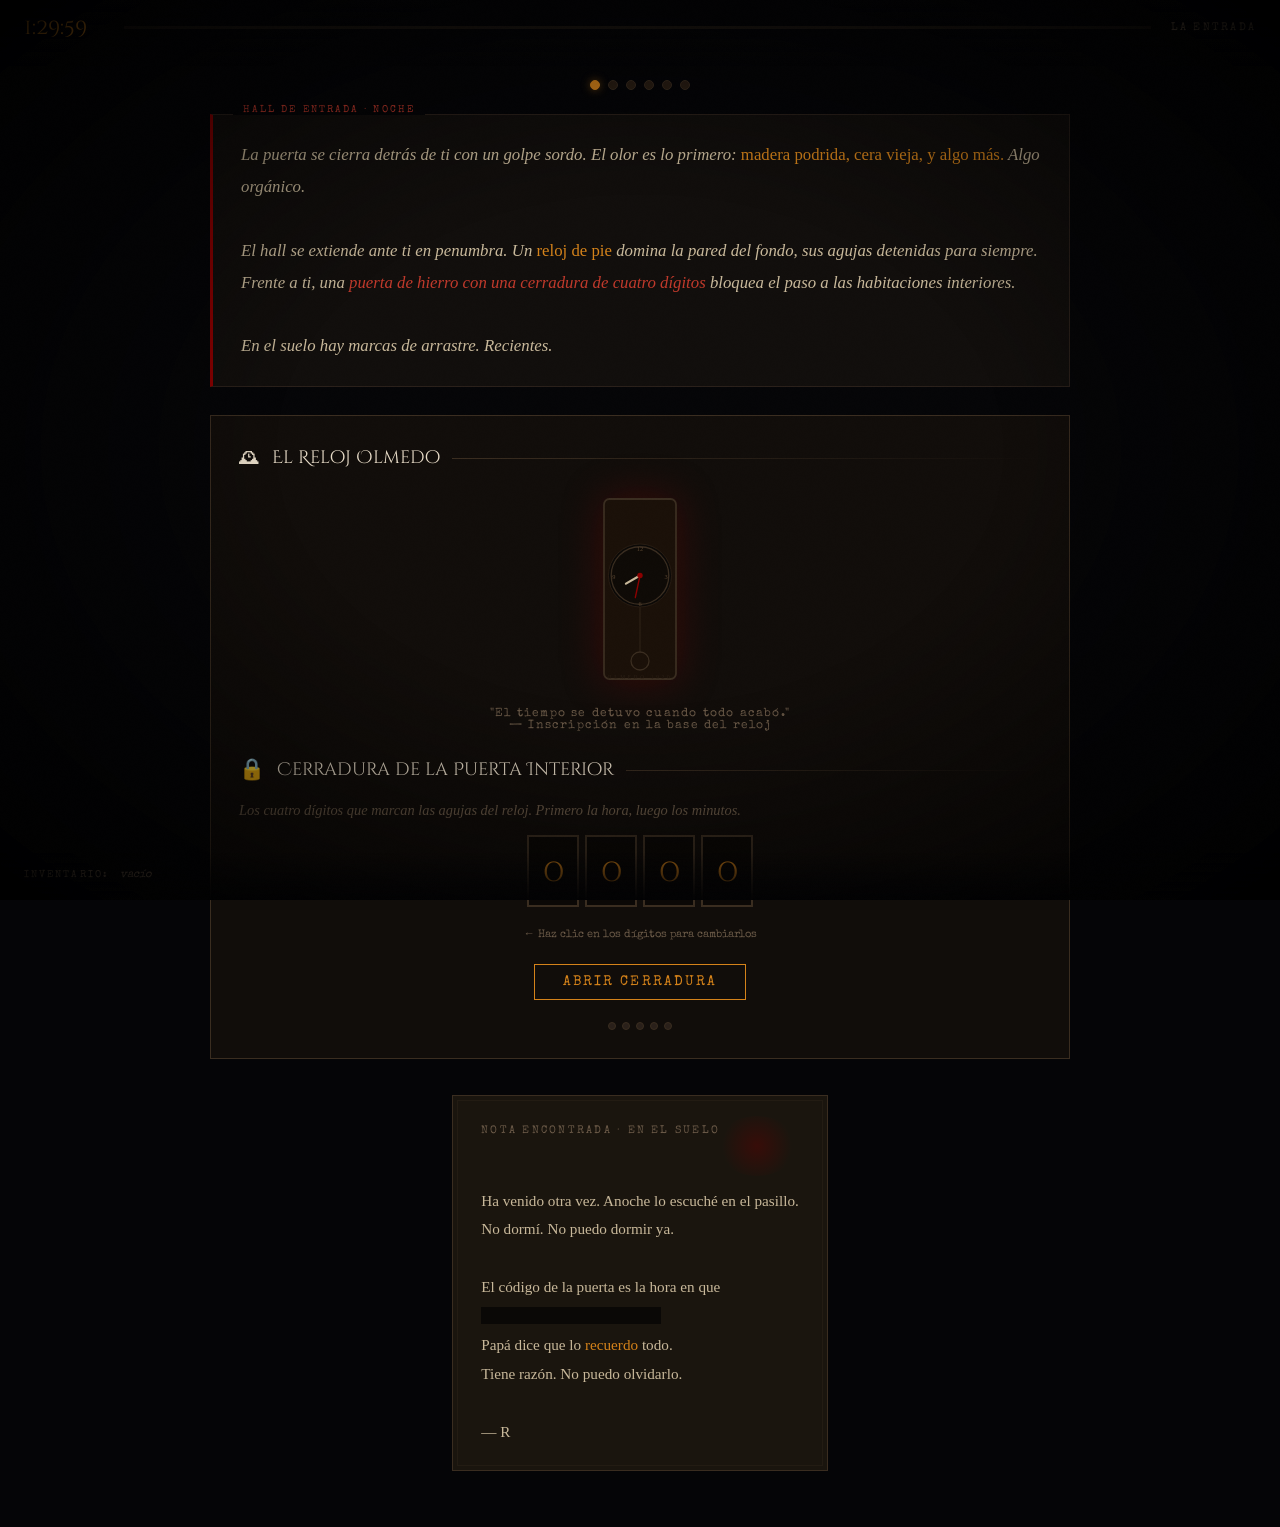
==== game.html @ 4df99a62 "Subida inicial" ====
<!DOCTYPE html>
<html lang="es">
<head>
  <meta charset="UTF-8" />
  <meta name="viewport" content="width=device-width, initial-scale=1.0" />
  <title>LA CASA OLMEDO — Dentro</title>
  <link rel="stylesheet" href="style.css" />
  <link href="https://fonts.googleapis.com/css2?family=Cinzel+Decorative:wght@400;700&family=IM+Fell+English:ital@0;1&family=Special+Elite&display=swap" rel="stylesheet" />
</head>
<body class="game-body">

  <div class="noise-overlay"></div>
  <div class="vignette"></div>
  <div class="scene-transition" id="sceneTransition"></div>

  <!-- HUD superior -->
  <div id="gameHUD">
    <div class="hud-timer" id="hudTimer">90:00</div>
    <div class="hud-phase-bar">
      <div class="hud-phase-fill" id="hudPhaseFill" style="width:0%"></div>
    </div>
    <div class="hud-phase-label" id="hudPhaseLabel">LA ENTRADA</div>
  </div>

  <!-- Inventario -->
  <div class="inventory-bar">
    <div class="inventory-label">Inventario:</div>
    <div class="inventory-items" id="inventoryItems">
      <span style="font-family:var(--font-mono);font-size:0.7rem;color:var(--text-dim);font-style:italic;">vacío</span>
    </div>
  </div>

  <!-- Pista automática -->
  <div class="hint-panel" id="hintPanel">
    <div class="hint-label">⚑ Susurro del pasado</div>
    <div class="hint-text" id="hintText">...</div>
  </div>

  <!-- Mensaje entrante -->
  <div class="incoming-message" id="incomingMsg">
    <div class="msg-header">
      <span id="msgFrom">ORIGEN DESCONOCIDO</span>
      <button class="msg-close" onclick="closeMessage()">✕</button>
    </div>
    <div class="msg-body" id="msgBody">...</div>
  </div>

  <!-- Overlay de susto -->
  <div class="scare-overlay" id="scareOverlay">
    <div class="scare-text" id="scareText"></div>
  </div>

  <!-- Canvas principal del juego -->
  <div id="gameCanvas">
    <!-- Contenido inyectado por JavaScript -->
  </div>

  <!-- Pantalla de fin -->
  <div id="endgameScreen" style="display:none" class="endgame-screen">
    <div class="endgame-title" id="endTitle"></div>
    <p class="endgame-text" id="endText"></p>
    <div class="endgame-score" id="endScore"></div>
    <button class="action-btn" onclick="window.location.href='index.html'">Volver al inicio</button>
  </div>

<script src="script.js"></script>
</body>
</html>
---- style.css ----
/* ================================================================
   LA CASA OLMEDO — TERROR ESCAPE ROOM
   Estética: Gótico victoriano oscuro · Horror atmosférico
   ================================================================ */

@import url('https://fonts.googleapis.com/css2?family=Cinzel+Decorative:wght@400;700&family=IM+Fell+English:ital@0;1&family=Special+Elite&display=swap');

:root {
  --blood:       #8b0000;
  --blood-light: #c0392b;
  --crimson:     #6b0000;
  --dark-bg:     #050507;
  --paper:       #1a1510;
  --paper-light: #2a201a;
  --candle:      #d4821a;
  --candle-dim:  #8a5010;
  --fog:         rgba(200, 180, 150, 0.08);
  --text-main:   #c8b89a;
  --text-dim:    #6b5a48;
  --text-blood:  #9b1c1c;
  --green-ghost: #2d5a3d;
  --bone:        #e8dcc8;

  --font-title:  'Cinzel Decorative', serif;
  --font-body:   'IM Fell English', serif;
  --font-mono:   'Special Elite', cursive;
}

/* ── Reset ── */
*, *::before, *::after { box-sizing: border-box; margin: 0; padding: 0; }
html { scroll-behavior: smooth; }

/* ── OVERLAY DE RUIDO (textura de papel viejo) ── */
.noise-overlay {
  position: fixed; inset: 0; pointer-events: none; z-index: 9999;
  background-image: url("data:image/svg+xml,%3Csvg viewBox='0 0 256 256' xmlns='http://www.w3.org/2000/svg'%3E%3Cfilter id='n'%3E%3CfeTurbulence type='fractalNoise' baseFrequency='0.9' numOctaves='4' stitchTiles='stitch'/%3E%3C/filter%3E%3Crect width='100%25' height='100%25' filter='url(%23n)' opacity='0.04'/%3E%3C/svg%3E");
  background-size: 200px 200px;
  mix-blend-mode: overlay;
  opacity: 0.35;
}

/* ── VIÑETA BORDE ── */
.vignette {
  position: fixed; inset: 0; pointer-events: none; z-index: 9998;
  background: radial-gradient(ellipse at center, transparent 40%, rgba(0,0,0,0.92) 100%);
}

/* ================================================================
   LANDING PAGE
   ================================================================ */
.landing-body {
  background: var(--dark-bg);
  color: var(--text-main);
  font-family: var(--font-body);
  min-height: 100vh;
  overflow-x: hidden;
  cursor: url("data:image/svg+xml,%3Csvg xmlns='http://www.w3.org/2000/svg' width='24' height='24'%3E%3Ccircle cx='12' cy='12' r='4' fill='%238b0000'/%3E%3C/svg%3E") 12 12, crosshair;
}

/* ── Goteo de sangre ── */
.blood-drip-bar {
  position: fixed; top: 0; left: 0; width: 100%; z-index: 100;
  background: var(--blood);
  height: 8px;
}
.drip {
  position: absolute; top: 8px;
  width: 10px;
  background: var(--blood);
  border-radius: 0 0 50% 50%;
  animation: drip-fall 6s ease-in-out infinite;
}
@keyframes drip-fall {
  0%   { height: 0px; opacity: 1; }
  60%  { opacity: 1; }
  100% { height: var(--h, 80px); opacity: 0; }
}

/* ── Partículas de polvo ── */
.dust-container { position: fixed; inset: 0; pointer-events: none; z-index: 10; overflow: hidden; }
.dust-particle {
  position: absolute; bottom: -5px;
  background: rgba(200, 180, 150, 0.5);
  border-radius: 50%;
  animation: float-up linear infinite;
}
@keyframes float-up {
  0%   { transform: translateY(0) translateX(0); opacity: 0; }
  10%  { opacity: 1; }
  90%  { opacity: 0.3; }
  100% { transform: translateY(-110vh) translateX(30px); opacity: 0; }
}

/* ── Landing main ── */
.landing-main {
  display: flex;
  flex-direction: column;
  align-items: center;
  padding: 80px 20px 60px;
  gap: 36px;
  max-width: 860px;
  margin: 0 auto;
}

/* ── Número de caso ── */
.case-number {
  font-family: var(--font-mono);
  font-size: 0.75rem;
  letter-spacing: 0.3em;
  color: var(--text-dim);
  text-transform: uppercase;
  border: 1px solid var(--text-dim);
  padding: 6px 16px;
  opacity: 0;
  animation: fade-in 1s ease 0.3s forwards;
}
@keyframes fade-in { to { opacity: 1; } }

/* ── Título principal ── */
.title-container { text-align: center; }
.title-subtitle-top {
  font-family: var(--font-body);
  font-size: 1rem;
  font-style: italic;
  color: var(--text-dim);
  letter-spacing: 0.2em;
  margin-bottom: 8px;
  opacity: 0;
  animation: fade-in 1s ease 0.6s forwards;
}
.main-title {
  font-family: var(--font-title);
  font-size: clamp(3rem, 12vw, 6rem);
  font-weight: 700;
  color: var(--bone);
  letter-spacing: 0.05em;
  line-height: 1;
  text-shadow:
    0 0 40px rgba(139, 0, 0, 0.5),
    0 0 80px rgba(139, 0, 0, 0.2),
    0 2px 4px rgba(0,0,0,0.8);
  position: relative;
}
.main-title.glitch-active { animation: title-glitch 8s step-end infinite; }
@keyframes title-glitch {
  0%,92%,100% { text-shadow: 0 0 40px rgba(139,0,0,0.5), 0 0 80px rgba(139,0,0,0.2); color: var(--bone); }
  93%  { text-shadow: -3px 0 var(--blood-light), 3px 0 #004080; color: #ff2020; }
  94%  { text-shadow: 3px 0 var(--blood-light), -3px 0 #004080; color: var(--bone); }
  96%  { text-shadow: -3px 0 #004080; color: #ff2020; }
  97%  { text-shadow: none; color: var(--bone); }
}
.title-subtitle-bottom {
  font-family: var(--font-body);
  font-size: 1.1rem;
  font-style: italic;
  color: var(--text-blood);
  margin-top: 12px;
  letter-spacing: 0.05em;
  opacity: 0;
  animation: fade-in 1s ease 1.2s forwards;
}

/* ── Ventana con ojo ── */
.eye-window {
  position: relative;
  width: 160px; height: 200px;
  opacity: 0;
  animation: fade-in 1.5s ease 1s forwards;
}
.window-frame {
  width: 100%; height: 100%;
  border: 3px solid #3a2d20;
  border-radius: 4px 4px 0 0;
  background: #0a0806;
  position: relative;
  overflow: hidden;
  box-shadow: inset 0 0 30px rgba(0,0,0,0.9), 0 0 20px rgba(0,0,0,0.8);
}
.window-frame::before {
  content: '';
  position: absolute; inset: 0;
  background:
    linear-gradient(90deg, transparent 48%, #3a2d20 48%, #3a2d20 52%, transparent 52%),
    linear-gradient(0deg, transparent 48%, #3a2d20 48%, #3a2d20 52%, transparent 52%);
  z-index: 2;
}
.window-light {
  position: absolute; inset: 0;
  background: radial-gradient(ellipse at 50% 50%, rgba(212, 130, 26, 0.06) 0%, transparent 70%);
  animation: flicker-light 4s ease-in-out infinite;
}
@keyframes flicker-light {
  0%,100% { opacity: 1; }
  20% { opacity: 0.6; }
  21% { opacity: 1; }
  50% { opacity: 0.8; }
  80% { opacity: 0.5; }
  81% { opacity: 1; }
}
.eye-figure {
  position: absolute;
  top: 50%; left: 50%;
  transform: translate(-50%, -50%);
  z-index: 3;
}
.eye-white {
  width: 60px; height: 32px;
  background: rgba(230, 220, 200, 0.85);
  border-radius: 50%;
  position: relative;
  box-shadow: 0 0 20px rgba(200, 180, 150, 0.3);
}
.pupil {
  width: 20px; height: 20px;
  background: radial-gradient(circle at 40% 35%, #2a1a0a, #0a0500);
  border-radius: 50%;
  position: absolute;
  top: 50%; left: 50%;
  transform: translate(-50%, -50%);
  transition: transform 0.05s ease;
  box-shadow: 0 0 8px rgba(139, 0, 0, 0.5);
}
.pupil::after {
  content: '';
  width: 6px; height: 6px;
  background: rgba(255,255,255,0.4);
  border-radius: 50%;
  position: absolute;
  top: 3px; left: 3px;
}
.window-reflection {
  position: absolute; bottom: -5px; left: 5px; right: 5px;
  height: 10px;
  background: rgba(139, 0, 0, 0.3);
  filter: blur(4px);
  border-radius: 50%;
}

/* ── Texto de introducción ── */
.intro-text-box {
  text-align: center;
  max-width: 600px;
  display: flex;
  flex-direction: column;
  gap: 14px;
}
.intro-line {
  font-family: var(--font-body);
  font-size: 1.15rem;
  line-height: 1.8;
  color: var(--text-main);
  opacity: 0;
  transform: translateY(12px);
  transition: opacity 0.8s ease, transform 0.8s ease;
}
.intro-line.visible { opacity: 1; transform: translateY(0); }
.intro-line strong { color: var(--blood-light); font-weight: normal; }

/* ── Advertencia ── */
.warning-box {
  display: flex;
  align-items: flex-start;
  gap: 12px;
  background: rgba(139, 0, 0, 0.08);
  border: 1px solid rgba(139, 0, 0, 0.3);
  padding: 14px 20px;
  max-width: 600px;
  font-family: var(--font-mono);
  font-size: 0.78rem;
  color: var(--text-dim);
  line-height: 1.6;
  opacity: 0;
  animation: fade-in 1s ease 3s forwards;
}
.warning-icon {
  color: var(--blood-light);
  font-size: 1rem;
  flex-shrink: 0;
  margin-top: 2px;
}

/* ── CTA ── */
.cta-area {
  display: flex; flex-direction: column; align-items: center; gap: 14px;
  opacity: 0;
  animation: fade-in 1s ease 3.5s forwards;
}
.enter-btn {
  background: transparent;
  border: 2px solid var(--blood);
  color: var(--bone);
  padding: 18px 48px;
  cursor: pointer;
  font-family: var(--font-title);
  font-size: 1rem;
  letter-spacing: 0.15em;
  position: relative;
  overflow: hidden;
  transition: all 0.3s ease;
  display: flex; flex-direction: column; align-items: center; gap: 4px;
}
.enter-btn::before {
  content: '';
  position: absolute; inset: 0;
  background: var(--blood);
  transform: scaleX(0);
  transform-origin: left;
  transition: transform 0.4s ease;
  z-index: 0;
}
.enter-btn:hover::before { transform: scaleX(1); }
.enter-btn:hover { box-shadow: 0 0 30px rgba(139, 0, 0, 0.5); }
.btn-flicker, .btn-sub { position: relative; z-index: 1; }
.btn-sub {
  font-family: var(--font-body);
  font-style: italic;
  font-size: 0.8rem;
  color: var(--text-dim);
  letter-spacing: 0.1em;
}
.enter-btn:hover .btn-sub { color: rgba(200,180,150,0.6); }
.door-creak {
  font-family: var(--font-mono);
  font-size: 0.85rem;
  color: var(--candle);
  font-style: italic;
  opacity: 0;
  transition: opacity 0.5s ease;
}
.door-creak.visible { opacity: 1; animation: creak-pulse 1s ease infinite; }
@keyframes creak-pulse {
  0%,100% { opacity: 1; }
  50%     { opacity: 0.4; }
}

/* ── Stats bar ── */
.stats-bar {
  display: flex; align-items: center; gap: 24px;
  border-top: 1px solid #2a2018;
  padding-top: 24px;
  width: 100%;
  justify-content: center;
  opacity: 0;
  animation: fade-in 1s ease 4s forwards;
}
.stat-item { display: flex; flex-direction: column; align-items: center; gap: 4px; }
.stat-num {
  font-family: var(--font-title);
  font-size: 1.5rem;
  color: var(--blood-light);
}
.stat-label {
  font-family: var(--font-mono);
  font-size: 0.65rem;
  color: var(--text-dim);
  text-transform: uppercase;
  letter-spacing: 0.1em;
}
.stat-divider { color: var(--text-dim); font-size: 1.5rem; }

/* ── Fade to black ── */
.fade-to-black { animation: blackout 2.5s ease forwards; }
@keyframes blackout { to { opacity: 0; filter: brightness(0); } }


/* ================================================================
   GAME PAGE
   ================================================================ */
.game-body {
  background: var(--dark-bg);
  color: var(--text-main);
  font-family: var(--font-body);
  min-height: 100vh;
  overflow-x: hidden;
}

/* ── HUD superior ── */
#gameHUD {
  position: fixed; top: 0; left: 0; right: 0;
  z-index: 500;
  background: linear-gradient(180deg, rgba(5,5,7,0.98) 0%, rgba(5,5,7,0) 100%);
  padding: 12px 24px 24px;
  display: flex;
  align-items: center;
  gap: 20px;
  pointer-events: none;
}
.hud-timer {
  font-family: var(--font-title);
  font-size: 1.4rem;
  color: var(--candle);
  min-width: 80px;
  pointer-events: all;
  position: relative;
}
.hud-timer.urgent { color: var(--blood-light); animation: urgent-pulse 0.5s ease infinite; }
@keyframes urgent-pulse {
  0%,100% { opacity: 1; }
  50%      { opacity: 0.4; }
}
.hud-phase-bar {
  flex: 1;
  height: 3px;
  background: #1a1510;
  position: relative;
  overflow: hidden;
}
.hud-phase-fill {
  height: 100%;
  background: linear-gradient(90deg, var(--blood), var(--candle));
  transition: width 1.5s ease;
}
.hud-phase-label {
  font-family: var(--font-mono);
  font-size: 0.7rem;
  color: var(--text-dim);
  letter-spacing: 0.2em;
  text-transform: uppercase;
  pointer-events: all;
}

/* ── Canvas principal del juego ── */
#gameCanvas {
  min-height: 100vh;
  display: flex;
  flex-direction: column;
  align-items: center;
  justify-content: flex-start;
  padding: 80px 20px 40px;
  max-width: 900px;
  margin: 0 auto;
}

/* ── Transición de escena ── */
.scene-transition {
  position: fixed; inset: 0; z-index: 800;
  background: black;
  opacity: 0;
  pointer-events: none;
  transition: opacity 0.8s ease;
}
.scene-transition.active {
  opacity: 1;
  pointer-events: all;
}

/* ── Panel narrativo ── */
.narrative-panel {
  width: 100%;
  background: rgba(26, 21, 16, 0.6);
  border: 1px solid #2a201a;
  border-left: 3px solid var(--blood);
  padding: 24px 28px;
  margin-bottom: 28px;
  position: relative;
}
.narrative-panel::before {
  content: attr(data-room);
  position: absolute; top: -10px; left: 20px;
  background: var(--dark-bg);
  padding: 0 10px;
  font-family: var(--font-mono);
  font-size: 0.65rem;
  color: var(--blood-light);
  letter-spacing: 0.2em;
  text-transform: uppercase;
}
.narrative-text {
  font-size: 1.05rem;
  line-height: 1.9;
  color: var(--text-main);
  font-style: italic;
}
.narrative-text em { color: var(--candle); font-style: normal; }
.narrative-text .disturbing { color: var(--blood-light); }

/* ── Puzzle container ── */
.puzzle-container {
  width: 100%;
  background: rgba(20, 16, 12, 0.8);
  border: 1px solid #3a2d20;
  padding: 28px;
  margin-bottom: 20px;
  position: relative;
}
.puzzle-title {
  font-family: var(--font-title);
  font-size: 1.1rem;
  color: var(--bone);
  margin-bottom: 18px;
  display: flex;
  align-items: center;
  gap: 12px;
}
.puzzle-title::after {
  content: '';
  flex: 1; height: 1px;
  background: linear-gradient(90deg, #3a2d20, transparent);
}
.puzzle-icon { font-size: 1.3rem; }

/* ── Inputs del juego ── */
.game-input {
  background: rgba(10, 8, 6, 0.9);
  border: 1px solid #3a2d20;
  border-bottom: 2px solid var(--blood);
  color: var(--candle);
  padding: 12px 16px;
  font-family: var(--font-mono);
  font-size: 1.1rem;
  width: 100%;
  max-width: 300px;
  text-align: center;
  letter-spacing: 0.3em;
  transition: all 0.3s ease;
  outline: none;
}
.game-input:focus {
  border-color: var(--blood-light);
  box-shadow: 0 0 20px rgba(139, 0, 0, 0.2);
  background: rgba(20, 8, 8, 0.9);
}
.game-input.wrong {
  animation: shake-input 0.4s ease;
  border-color: var(--blood-light);
  color: var(--blood-light);
}
.game-input.correct {
  border-color: #2d8b3a;
  color: #4ac060;
  box-shadow: 0 0 20px rgba(45, 139, 58, 0.2);
}
@keyframes shake-input {
  0%,100% { transform: translateX(0); }
  20%      { transform: translateX(-8px); }
  40%      { transform: translateX(8px); }
  60%      { transform: translateX(-5px); }
  80%      { transform: translateX(5px); }
}

/* ── Botón de acción ── */
.action-btn {
  background: transparent;
  border: 1px solid var(--blood);
  color: var(--text-main);
  padding: 10px 28px;
  font-family: var(--font-mono);
  font-size: 0.85rem;
  letter-spacing: 0.15em;
  cursor: pointer;
  transition: all 0.3s ease;
  text-transform: uppercase;
  margin-top: 12px;
}
.action-btn:hover {
  background: rgba(139, 0, 0, 0.15);
  border-color: var(--blood-light);
  color: var(--bone);
  box-shadow: 0 0 15px rgba(139, 0, 0, 0.2);
}
.action-btn:active { transform: scale(0.97); }
.action-btn.primary-btn {
  border-color: var(--candle);
  color: var(--candle);
}
.action-btn.primary-btn:hover {
  background: rgba(212, 130, 26, 0.1);
  box-shadow: 0 0 15px rgba(212, 130, 26, 0.2);
}

/* ── Feedback de respuesta ── */
.feedback-msg {
  font-family: var(--font-mono);
  font-size: 0.85rem;
  padding: 10px 16px;
  margin-top: 12px;
  border-radius: 0;
  display: none;
  letter-spacing: 0.05em;
}
.feedback-msg.show { display: block; animation: fade-in 0.3s ease; }
.feedback-msg.error {
  color: var(--blood-light);
  background: rgba(139, 0, 0, 0.08);
  border-left: 2px solid var(--blood);
}
.feedback-msg.success {
  color: #4ac060;
  background: rgba(45, 139, 58, 0.05);
  border-left: 2px solid #2d8b3a;
}
.feedback-msg.hint {
  color: var(--candle);
  background: rgba(212, 130, 26, 0.05);
  border-left: 2px solid var(--candle-dim);
  font-style: italic;
}

/* ── Indicador de intentos ── */
.attempt-dots {
  display: flex; gap: 6px; margin-top: 10px;
}
.attempt-dot {
  width: 8px; height: 8px;
  border-radius: 50%;
  background: #2a201a;
  border: 1px solid #3a2d20;
  transition: background 0.3s ease;
}
.attempt-dot.used { background: var(--blood); }

/* ── Items del inventario ── */
.inventory-bar {
  position: fixed; bottom: 0; left: 0; right: 0;
  background: linear-gradient(0deg, rgba(5,5,7,0.98), transparent);
  padding: 16px 24px 20px;
  display: flex;
  align-items: center;
  gap: 12px;
  z-index: 400;
}
.inventory-label {
  font-family: var(--font-mono);
  font-size: 0.65rem;
  color: var(--text-dim);
  letter-spacing: 0.2em;
  text-transform: uppercase;
  flex-shrink: 0;
}
.inventory-items {
  display: flex; gap: 8px; flex-wrap: wrap;
}
.inv-item {
  background: rgba(26, 21, 16, 0.9);
  border: 1px solid #3a2d20;
  padding: 6px 12px;
  font-family: var(--font-mono);
  font-size: 0.75rem;
  color: var(--candle);
  cursor: pointer;
  transition: all 0.2s ease;
  animation: item-appear 0.4s ease;
}
.inv-item:hover {
  border-color: var(--candle);
  background: rgba(212, 130, 26, 0.08);
}
@keyframes item-appear {
  from { opacity: 0; transform: translateY(8px); }
  to   { opacity: 1; transform: translateY(0); }
}

/* ── Evento de susto / alerta ── */
.scare-overlay {
  position: fixed; inset: 0; z-index: 1000;
  display: flex; flex-direction: column;
  align-items: center; justify-content: center;
  pointer-events: none;
  opacity: 0;
}
.scare-overlay.active {
  animation: scare-flash 1.2s ease forwards;
  pointer-events: all;
}
@keyframes scare-flash {
  0%   { opacity: 0; background: black; }
  5%   { opacity: 1; background: rgba(0,0,0,0.95); }
  15%  { opacity: 1; }
  85%  { opacity: 1; }
  100% { opacity: 0; background: transparent; }
}
.scare-image {
  max-width: 600px;
  max-height: 70vh;
  filter: contrast(1.5) brightness(0.7);
  animation: scare-image-appear 1.2s ease;
}
@keyframes scare-image-appear {
  0%,100% { transform: scale(1.1); filter: blur(10px) contrast(2); }
  20%,80% { transform: scale(1); filter: contrast(1.5) brightness(0.7); }
}
.scare-text {
  font-family: var(--font-title);
  font-size: 2rem;
  color: var(--blood-light);
  margin-top: 20px;
  text-shadow: 0 0 30px var(--blood);
  text-align: center;
}

/* ── Evento especial: MENSAJE ENTRANTE ── */
.incoming-message {
  position: fixed; top: 80px; right: -400px;
  width: 320px;
  background: rgba(10, 8, 6, 0.97);
  border: 1px solid var(--blood);
  border-right: none;
  z-index: 600;
  transition: right 0.6s cubic-bezier(0.23, 1, 0.32, 1);
}
.incoming-message.show { right: 0; }
.msg-header {
  background: rgba(139, 0, 0, 0.2);
  padding: 8px 14px;
  font-family: var(--font-mono);
  font-size: 0.7rem;
  color: var(--blood-light);
  letter-spacing: 0.15em;
  display: flex; justify-content: space-between; align-items: center;
}
.msg-close {
  cursor: pointer; color: var(--text-dim); font-size: 1rem;
  background: none; border: none;
  transition: color 0.2s;
}
.msg-close:hover { color: var(--bone); }
.msg-body {
  padding: 14px;
  font-family: var(--font-body);
  font-size: 0.9rem;
  font-style: italic;
  color: var(--text-main);
  line-height: 1.7;
}

/* ── Documento in-game ── */
.document-card {
  background: #1a150e;
  border: 1px solid #3a2d20;
  padding: 24px 28px;
  position: relative;
  font-family: var(--font-body);
  font-size: 0.95rem;
  line-height: 1.9;
  color: var(--text-main);
  margin: 16px 0;
}
.document-card::before {
  content: '';
  position: absolute; inset: 4px;
  border: 1px solid rgba(58, 45, 32, 0.3);
  pointer-events: none;
}
.document-header {
  font-family: var(--font-mono);
  font-size: 0.7rem;
  color: var(--text-dim);
  letter-spacing: 0.2em;
  margin-bottom: 16px;
  text-transform: uppercase;
}
.document-body { white-space: pre-line; }
.document-body .redacted {
  background: #0a0806;
  color: transparent;
  padding: 0 4px;
  cursor: not-allowed;
}
.document-body .key-word { color: var(--candle); }
.document-stain {
  position: absolute;
  border-radius: 50%;
  background: radial-gradient(circle, rgba(100,0,0,0.4) 0%, transparent 70%);
  pointer-events: none;
}

/* ── Puzzle de cifrado César ── */
.cipher-display {
  font-family: var(--font-mono);
  font-size: 1.3rem;
  letter-spacing: 0.3em;
  color: var(--candle);
  padding: 16px;
  background: rgba(10, 8, 6, 0.8);
  border: 1px solid #3a2d20;
  text-align: center;
  margin: 16px 0;
  word-break: break-all;
  line-height: 2;
}
.cipher-key-hint {
  font-family: var(--font-mono);
  font-size: 0.7rem;
  color: var(--text-dim);
  letter-spacing: 0.1em;
  text-align: center;
  margin-top: 8px;
}

/* ── Puzzle de imagen ── */
.image-puzzle-container {
  position: relative;
  width: 100%;
  display: flex;
  flex-direction: column;
  align-items: center;
  gap: 16px;
}
.puzzle-image {
  max-width: 100%;
  max-height: 300px;
  filter: contrast(0.8) brightness(0.7) sepia(0.3);
  border: 1px solid #3a2d20;
}
.image-annotation {
  font-family: var(--font-mono);
  font-size: 0.75rem;
  color: var(--text-dim);
  text-align: center;
  font-style: italic;
  letter-spacing: 0.08em;
}

/* ── Diario de la familia ── */
.diary-entry {
  background: linear-gradient(135deg, #160f0a, #0e0b07);
  border: 1px solid #2a1e14;
  padding: 28px;
  position: relative;
  margin: 12px 0;
  font-family: var(--font-body);
  font-style: italic;
  color: rgba(200, 184, 154, 0.85);
  line-height: 2;
  font-size: 1rem;
}
.diary-entry::before {
  content: '"';
  position: absolute; top: 10px; left: 18px;
  font-size: 4rem;
  font-family: var(--font-title);
  color: rgba(139, 0, 0, 0.2);
  line-height: 1;
}
.diary-date {
  font-family: var(--font-mono);
  font-style: normal;
  font-size: 0.7rem;
  color: var(--blood);
  letter-spacing: 0.2em;
  text-transform: uppercase;
  margin-bottom: 12px;
}

/* ── Puzzle de la cerradura ── */
.lock-container {
  display: flex; gap: 8px; justify-content: center;
  margin: 16px 0;
}
.lock-digit {
  width: 52px; height: 72px;
  background: rgba(10, 8, 6, 0.9);
  border: 2px solid #3a2d20;
  display: flex; align-items: center; justify-content: center;
  font-family: var(--font-title);
  font-size: 2rem;
  color: var(--candle);
  cursor: pointer;
  transition: all 0.2s ease;
  user-select: none;
  position: relative;
}
.lock-digit:hover {
  border-color: var(--blood);
  background: rgba(30, 10, 10, 0.9);
}
.lock-digit.locked { border-color: var(--blood-light); color: var(--blood-light); }
.lock-digit.open   { border-color: #2d8b3a; color: #4ac060; }

/* ── Ritual / círculo de runas ── */
.ritual-circle {
  width: 240px; height: 240px;
  border: 2px solid rgba(139, 0, 0, 0.3);
  border-radius: 50%;
  margin: 20px auto;
  position: relative;
  display: flex; align-items: center; justify-content: center;
}
.ritual-circle::before, .ritual-circle::after {
  content: '';
  position: absolute;
  border-radius: 50%;
  border: 1px solid rgba(139, 0, 0, 0.15);
}
.ritual-circle::before { inset: 20px; }
.ritual-circle::after  { inset: 40px; }
.rune-slot {
  width: 36px; height: 36px;
  background: rgba(10, 8, 6, 0.8);
  border: 1px solid rgba(139, 0, 0, 0.4);
  border-radius: 50%;
  display: flex; align-items: center; justify-content: center;
  font-size: 1.2rem;
  cursor: pointer;
  position: absolute;
  transition: all 0.3s ease;
}
.rune-slot:hover { background: rgba(139, 0, 0, 0.15); border-color: var(--blood-light); }
.rune-slot.placed { border-color: var(--candle); box-shadow: 0 0 10px rgba(212, 130, 26, 0.3); }

/* ── Mapa de la mansión ── */
.mansion-map {
  display: grid;
  grid-template-columns: repeat(3, 1fr);
  gap: 4px;
  max-width: 400px;
  margin: 0 auto;
}
.map-room {
  aspect-ratio: 1;
  border: 1px solid #2a1e14;
  background: rgba(10, 8, 6, 0.8);
  display: flex; align-items: center; justify-content: center;
  font-family: var(--font-mono);
  font-size: 0.6rem;
  color: var(--text-dim);
  text-align: center;
  cursor: pointer;
  transition: all 0.3s ease;
  padding: 8px;
  position: relative;
}
.map-room:hover { border-color: var(--blood); background: rgba(25, 10, 10, 0.9); }
.map-room.active { border-color: var(--candle); color: var(--candle); }
.map-room.discovered { color: var(--text-main); }
.map-room.locked { opacity: 0.3; cursor: not-allowed; }
.map-room-icon { font-size: 1.2rem; display: block; margin-bottom: 4px; }

/* ── Progreso de fases ── */
.phase-indicator {
  display: flex; gap: 8px;
  margin-bottom: 24px;
}
.phase-dot {
  width: 10px; height: 10px;
  border-radius: 50%;
  background: #2a1e14;
  border: 1px solid #3a2d20;
  transition: all 0.5s ease;
}
.phase-dot.done   { background: var(--blood); border-color: var(--blood-light); }
.phase-dot.active { background: var(--candle); border-color: var(--candle); box-shadow: 0 0 8px rgba(212, 130, 26, 0.5); animation: dot-pulse 1.5s ease infinite; }
@keyframes dot-pulse {
  0%,100% { box-shadow: 0 0 8px rgba(212, 130, 26, 0.5); }
  50%      { box-shadow: 0 0 20px rgba(212, 130, 26, 0.8); }
}

/* ── Fin del juego ── */
.endgame-screen {
  position: fixed; inset: 0; z-index: 2000;
  background: black;
  display: flex; flex-direction: column;
  align-items: center; justify-content: center;
  padding: 40px;
  text-align: center;
  animation: endgame-appear 2s ease;
}
@keyframes endgame-appear {
  from { opacity: 0; filter: brightness(0); }
  to   { opacity: 1; filter: brightness(1); }
}
.endgame-title {
  font-family: var(--font-title);
  font-size: clamp(2.5rem, 8vw, 5rem);
  margin-bottom: 24px;
  line-height: 1.1;
}
.endgame-title.escaped { color: var(--candle); text-shadow: 0 0 60px rgba(212, 130, 26, 0.5); }
.endgame-title.died { color: var(--blood-light); text-shadow: 0 0 60px rgba(139, 0, 0, 0.8); }
.endgame-text {
  font-family: var(--font-body);
  font-style: italic;
  font-size: 1.1rem;
  color: var(--text-main);
  max-width: 560px;
  line-height: 1.9;
  margin-bottom: 32px;
}
.endgame-score {
  font-family: var(--font-mono);
  font-size: 0.8rem;
  color: var(--text-dim);
  letter-spacing: 0.2em;
  margin-bottom: 32px;
}

/* ── Pista del sistema (hint) ── */
.hint-panel {
  position: fixed; bottom: 70px; left: 20px;
  max-width: 300px;
  background: rgba(10, 8, 6, 0.97);
  border: 1px solid var(--candle-dim);
  padding: 14px 18px;
  z-index: 450;
  transform: translateX(-120%);
  transition: transform 0.5s ease;
}
.hint-panel.show { transform: translateX(0); }
.hint-label {
  font-family: var(--font-mono);
  font-size: 0.65rem;
  color: var(--candle);
  letter-spacing: 0.2em;
  text-transform: uppercase;
  margin-bottom: 8px;
}
.hint-text {
  font-family: var(--font-body);
  font-style: italic;
  font-size: 0.88rem;
  color: var(--text-main);
  line-height: 1.7;
}

/* ── Efecto de parpadeo de vela ── */
.candle-effect {
  animation: candle-flicker 3s ease-in-out infinite;
}
@keyframes candle-flicker {
  0%,100% { filter: brightness(1); }
  10%     { filter: brightness(0.85); }
  11%     { filter: brightness(1.05); }
  30%     { filter: brightness(0.9); }
  50%     { filter: brightness(1.02); }
  70%     { filter: brightness(0.88); }
  71%     { filter: brightness(1.1); }
}

/* ── Escritura de texto ── */
.typewriter-text {
  overflow: hidden;
  border-right: 2px solid var(--candle);
  white-space: nowrap;
  animation: typing 3s steps(40, end), blink-caret 0.75s step-end infinite;
}
@keyframes typing { from { width: 0; } to { width: 100%; } }
@keyframes blink-caret { 0%,100% { border-color: transparent; } 50% { border-color: var(--candle); } }

/* ── Responsive ── */
@media (max-width: 600px) {
  .landing-main { padding: 60px 16px 40px; }
  .stats-bar { gap: 14px; flex-wrap: wrap; }
  .game-input { max-width: 240px; font-size: 1rem; }
  .lock-digit { width: 42px; height: 60px; font-size: 1.5rem; }
  .ritual-circle { width: 200px; height: 200px; }
}
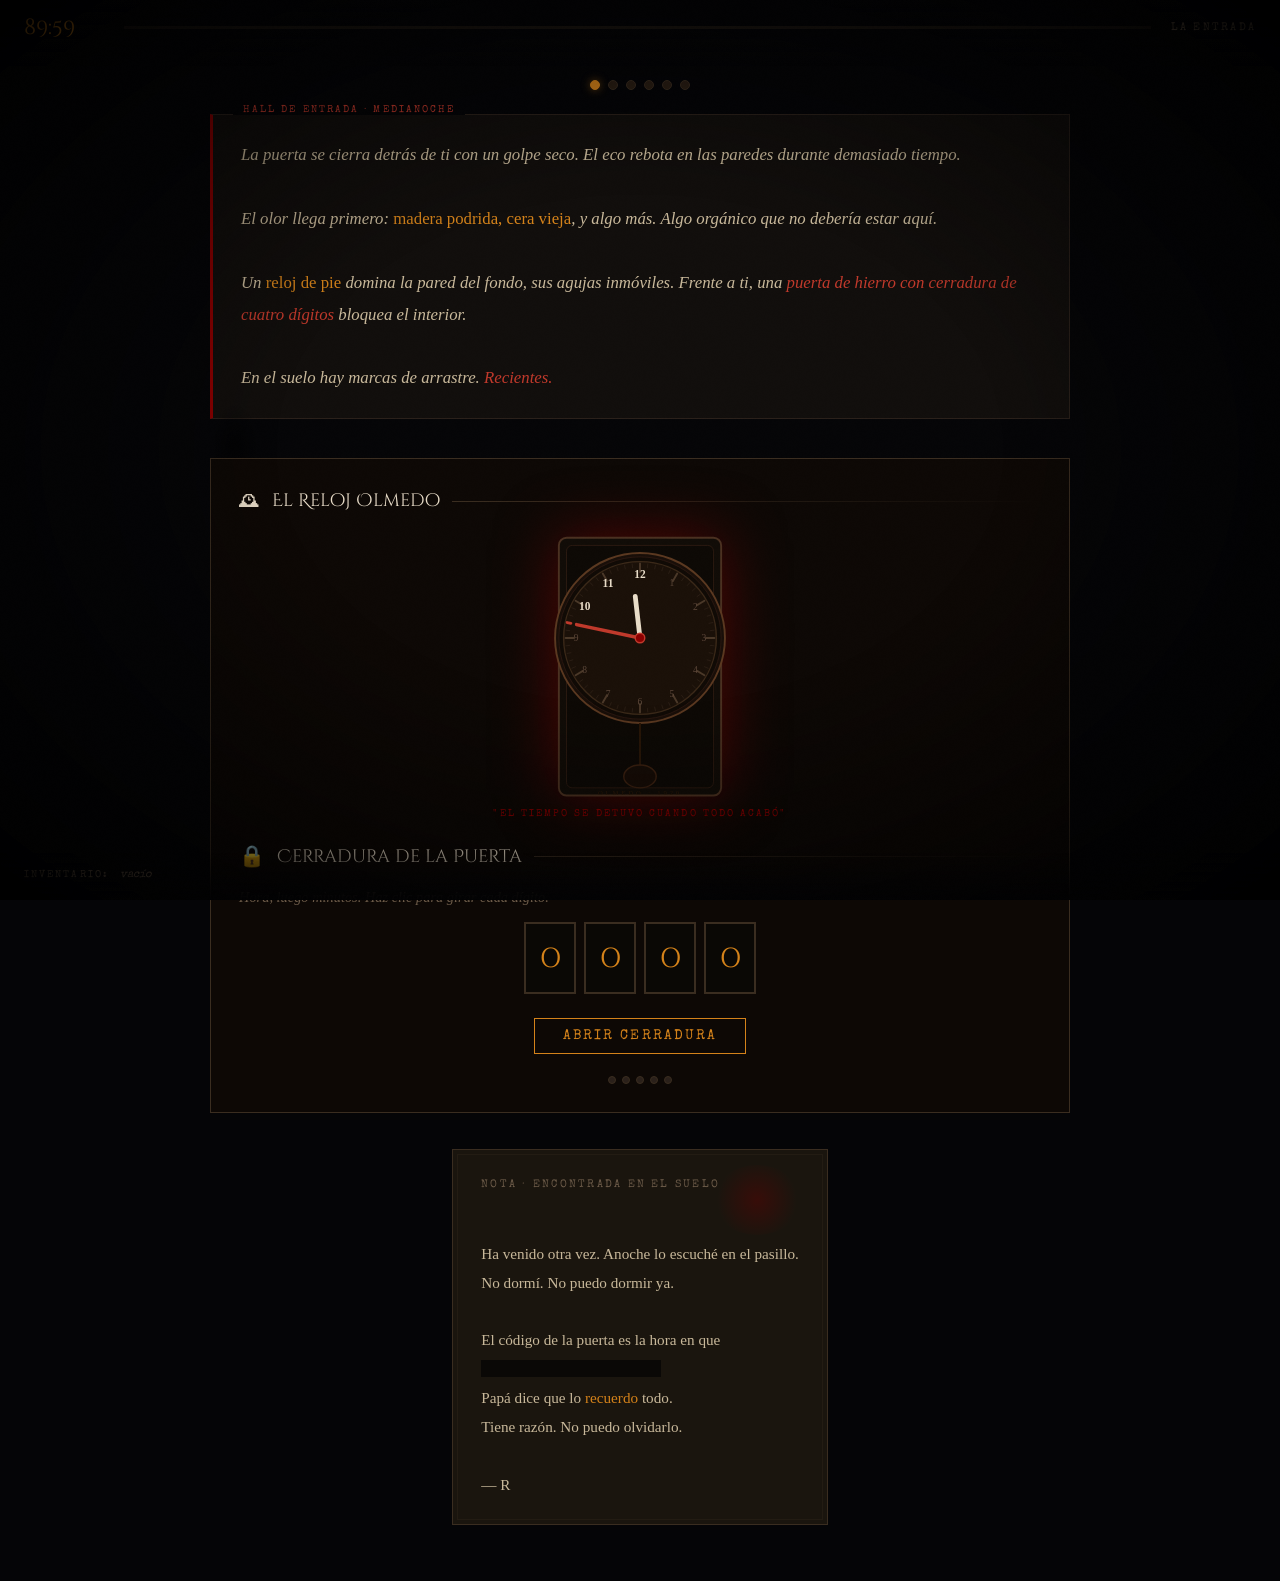
==== commit 442e6388: "Update game.html" ====
--- a/game.html
+++ b/game.html
@@ -47,6 +47,7 @@
 
   <!-- Overlay de susto -->
   <div class="scare-overlay" id="scareOverlay">
+    <div id="scareImage" style="display:flex;justify-content:center;max-width:600px;width:100%;"></div>
     <div class="scare-text" id="scareText"></div>
   </div>
 
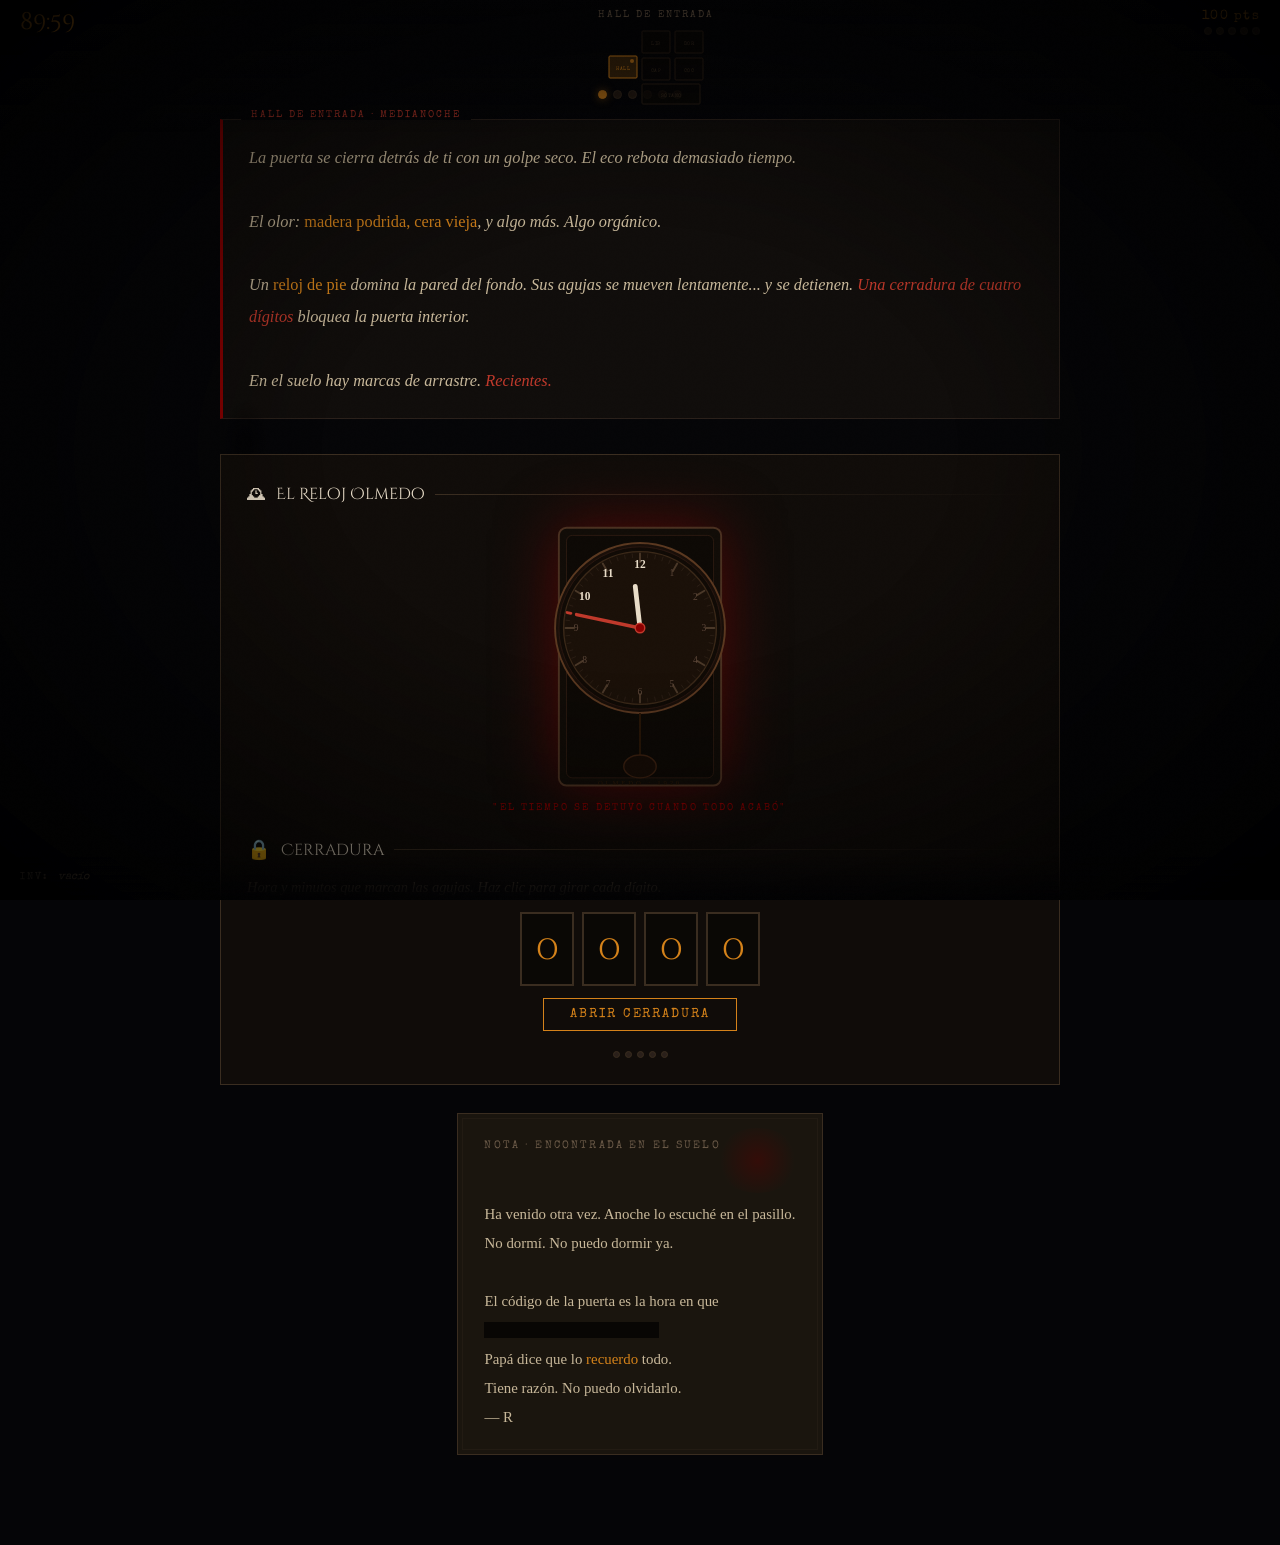
==== commit 1be1f0b0: "Update game.html" ====
--- a/game.html
+++ b/game.html
@@ -1,68 +1,109 @@
 <!DOCTYPE html>
 <html lang="es">
 <head>
-  <meta charset="UTF-8" />
-  <meta name="viewport" content="width=device-width, initial-scale=1.0" />
-  <title>LA CASA OLMEDO — Dentro</title>
-  <link rel="stylesheet" href="style.css" />
-  <link href="https://fonts.googleapis.com/css2?family=Cinzel+Decorative:wght@400;700&family=IM+Fell+English:ital@0;1&family=Special+Elite&display=swap" rel="stylesheet" />
+  <meta charset="UTF-8"/>
+  <meta name="viewport" content="width=device-width, initial-scale=1.0"/>
+  <title>La Casa Olmedo — Dentro</title>
+  <link rel="stylesheet" href="style.css"/>
+  <link href="https://fonts.googleapis.com/css2?family=Cinzel+Decorative:wght@400;700&family=IM+Fell+English:ital@0;1&family=Special+Elite&display=swap" rel="stylesheet"/>
 </head>
-<body class="game-body">
+<body class="game-body" id="gameBody">
 
-  <div class="noise-overlay"></div>
-  <div class="vignette"></div>
-  <div class="scene-transition" id="sceneTransition"></div>
+<div class="noise-overlay"></div>
+<div class="vignette" id="vignetteEl"></div>
+<div class="scene-transition" id="sceneTransition"></div>
+<div class="brightness-overlay" id="brightnessOverlay"></div>
 
-  <!-- HUD superior -->
-  <div id="gameHUD">
+<!-- HUD -->
+<div id="gameHUD">
+  <div class="hud-timer-wrap">
     <div class="hud-timer" id="hudTimer">90:00</div>
-    <div class="hud-phase-bar">
-      <div class="hud-phase-fill" id="hudPhaseFill" style="width:0%"></div>
-    </div>
-    <div class="hud-phase-label" id="hudPhaseLabel">LA ENTRADA</div>
+    <div class="timer-drips" id="timerDrips"></div>
   </div>
-
-  <!-- Inventario -->
-  <div class="inventory-bar">
-    <div class="inventory-label">Inventario:</div>
-    <div class="inventory-items" id="inventoryItems">
-      <span style="font-family:var(--font-mono);font-size:0.7rem;color:var(--text-dim);font-style:italic;">vacío</span>
+  <div class="hud-center">
+    <div class="hud-location" id="hudLocation">HALL DE ENTRADA</div>
+    <div class="hud-mansion-map" id="hudMap">
+      <!-- SVG del mapa generado por JS -->
     </div>
   </div>
+  <div class="hud-right">
+    <div class="hud-score" id="hudScore">100 pts</div>
+    <div class="hud-errors" id="hudErrors">
+      <span class="err-dot"></span><span class="err-dot"></span><span class="err-dot"></span><span class="err-dot"></span><span class="err-dot"></span>
+    </div>
+  </div>
+</div>
 
-  <!-- Pista automática -->
-  <div class="hint-panel" id="hintPanel">
-    <div class="hint-label">⚑ Susurro del pasado</div>
-    <div class="hint-text" id="hintText">...</div>
+<!-- Inventario -->
+<div class="inventory-bar">
+  <div class="inventory-label">Inv:</div>
+  <div class="inventory-items" id="inventoryItems">
+    <span style="font-family:var(--font-mono);font-size:0.68rem;color:var(--text-dim);font-style:italic;">vacío</span>
   </div>
+</div>
 
-  <!-- Mensaje entrante -->
-  <div class="incoming-message" id="incomingMsg">
-    <div class="msg-header">
-      <span id="msgFrom">ORIGEN DESCONOCIDO</span>
-      <button class="msg-close" onclick="closeMessage()">✕</button>
+<!-- Panel de pista -->
+<div class="hint-panel" id="hintPanel">
+  <div class="hint-label">⚑ Susurro del pasado</div>
+  <div class="hint-text" id="hintText"></div>
+</div>
+
+<!-- Mensaje entrante -->
+<div class="incoming-message" id="incomingMsg">
+  <div class="msg-header">
+    <span id="msgFrom">ORIGEN DESCONOCIDO</span>
+    <button class="msg-close" onclick="closeMessage()">✕</button>
+  </div>
+  <div class="msg-body" id="msgBody"></div>
+</div>
+
+<!-- Screamer overlay -->
+<div class="scare-overlay" id="scareOverlay">
+  <div id="scareImage"></div>
+  <div class="scare-text" id="scareText"></div>
+</div>
+
+<!-- Canvas del juego -->
+<div id="gameCanvas"></div>
+
+<!-- Pantalla de resultados COMPLETA -->
+<div id="endgameScreen" class="endgame-screen" style="display:none">
+  <div class="end-bg-particles" id="endParticles"></div>
+  <div class="end-content">
+    <div class="end-rank-badge" id="endRankBadge"></div>
+    <div class="endgame-title" id="endTitle"></div>
+    <div class="end-stats-grid" id="endStatsGrid"></div>
+    <p class="endgame-text" id="endText"></p>
+    <!-- Carta de Rosario completa (solo si escapa) -->
+    <div class="carta-completa" id="cartaCompleta" style="display:none">
+      <div class="carta-title">La carta de Rosario · Completa</div>
+      <div class="carta-body">
+Si alguien lee esto, ya es demasiado tarde para mí. Pero quizás no para ti.
+
+Mi padre nos encerró a todos. Decía que yo era "diferente", que traía mal al linaje. La cuarta. Siempre la cuarta.
+
+Lo que hizo en el sótano aquella noche de noviembre de 1947 no tiene nombre. Usó el libro que encontró en la capilla. Usó las runas. Usó a todos nosotros.
+
+Yo fui la única que sobrevivió. Pero sobrevivir aquí dentro no es lo que crees.
+
+Si escapaste, si lograste salir, lleva esto a alguien. Que sepan lo que ocurrió. Que alguien, por fin, lo sepa.
+
+Gracias por no dejarme sola.
+      </div>
     </div>
-    <div class="msg-body" id="msgBody">...</div>
+    <!-- Captura de email en resultado -->
+    <div class="end-capture" id="endCapture">
+      <div class="end-capture-label">¿Quieres aparecer en el ranking global?</div>
+      <input type="text" id="endName" class="email-input" placeholder="Tu nombre" maxlength="30" style="margin-bottom:8px;"/>
+      <input type="email" id="endEmail" class="email-input" placeholder="tu@email.com" style="margin-bottom:12px;"/>
+      <button class="action-btn primary-btn" onclick="submitScore()">GUARDAR RESULTADO</button>
+    </div>
+    <div class="end-actions">
+      <button class="action-btn" onclick="shareResult()" style="border-color:var(--candle);color:var(--candle);">↗ COMPARTIR</button>
+      <button class="action-btn" onclick="window.location.href='index.html'">VOLVER AL INICIO</button>
+    </div>
   </div>
-
-  <!-- Overlay de susto -->
-  <div class="scare-overlay" id="scareOverlay">
-    <div id="scareImage" style="display:flex;justify-content:center;max-width:600px;width:100%;"></div>
-    <div class="scare-text" id="scareText"></div>
-  </div>
-
-  <!-- Canvas principal del juego -->
-  <div id="gameCanvas">
-    <!-- Contenido inyectado por JavaScript -->
-  </div>
-
-  <!-- Pantalla de fin -->
-  <div id="endgameScreen" style="display:none" class="endgame-screen">
-    <div class="endgame-title" id="endTitle"></div>
-    <p class="endgame-text" id="endText"></p>
-    <div class="endgame-score" id="endScore"></div>
-    <button class="action-btn" onclick="window.location.href='index.html'">Volver al inicio</button>
-  </div>
+</div>
 
 <script src="script.js"></script>
 </body>
--- a/style.css
+++ b/style.css
@@ -1,1046 +1,477 @@
 /* ================================================================
-   LA CASA OLMEDO — TERROR ESCAPE ROOM
-   Estética: Gótico victoriano oscuro · Horror atmosférico
+   LA CASA OLMEDO v3 — CSS COMPLETO
    ================================================================ */
-
 @import url('https://fonts.googleapis.com/css2?family=Cinzel+Decorative:wght@400;700&family=IM+Fell+English:ital@0;1&family=Special+Elite&display=swap');
 
 :root {
-  --blood:       #8b0000;
-  --blood-light: #c0392b;
-  --crimson:     #6b0000;
-  --dark-bg:     #050507;
-  --paper:       #1a1510;
-  --paper-light: #2a201a;
-  --candle:      #d4821a;
-  --candle-dim:  #8a5010;
-  --fog:         rgba(200, 180, 150, 0.08);
-  --text-main:   #c8b89a;
-  --text-dim:    #6b5a48;
-  --text-blood:  #9b1c1c;
-  --green-ghost: #2d5a3d;
-  --bone:        #e8dcc8;
-
-  --font-title:  'Cinzel Decorative', serif;
-  --font-body:   'IM Fell English', serif;
-  --font-mono:   'Special Elite', cursive;
-}
-
-/* ── Reset ── */
-*, *::before, *::after { box-sizing: border-box; margin: 0; padding: 0; }
-html { scroll-behavior: smooth; }
-
-/* ── OVERLAY DE RUIDO (textura de papel viejo) ── */
-.noise-overlay {
-  position: fixed; inset: 0; pointer-events: none; z-index: 9999;
-  background-image: url("data:image/svg+xml,%3Csvg viewBox='0 0 256 256' xmlns='http://www.w3.org/2000/svg'%3E%3Cfilter id='n'%3E%3CfeTurbulence type='fractalNoise' baseFrequency='0.9' numOctaves='4' stitchTiles='stitch'/%3E%3C/filter%3E%3Crect width='100%25' height='100%25' filter='url(%23n)' opacity='0.04'/%3E%3C/svg%3E");
-  background-size: 200px 200px;
-  mix-blend-mode: overlay;
-  opacity: 0.35;
-}
-
-/* ── VIÑETA BORDE ── */
-.vignette {
-  position: fixed; inset: 0; pointer-events: none; z-index: 9998;
-  background: radial-gradient(ellipse at center, transparent 40%, rgba(0,0,0,0.92) 100%);
-}
-
-/* ================================================================
+  --blood:#8b0000; --blood-light:#c0392b; --crimson:#6b0000;
+  --dark-bg:#050507; --paper:#1a1510; --paper-light:#2a201a;
+  --candle:#d4821a; --candle-dim:#8a5010;
+  --text-main:#c8b89a; --text-dim:#6b5a48; --text-blood:#9b1c1c;
+  --bone:#e8dcc8; --green-ok:#2d8b3a;
+  --font-title:'Cinzel Decorative',serif;
+  --font-body:'IM Fell English',serif;
+  --font-mono:'Special Elite',cursive;
+}
+
+*,*::before,*::after{box-sizing:border-box;margin:0;padding:0;}
+html{scroll-behavior:smooth;}
+
+/* ── OVERLAYS GLOBALES ── */
+.noise-overlay{
+  position:fixed;inset:0;pointer-events:none;z-index:9999;
+  background-image:url("data:image/svg+xml,%3Csvg viewBox='0 0 256 256' xmlns='http://www.w3.org/2000/svg'%3E%3Cfilter id='n'%3E%3CfeTurbulence type='fractalNoise' baseFrequency='0.9' numOctaves='4' stitchTiles='stitch'/%3E%3C/filter%3E%3Crect width='100%25' height='100%25' filter='url(%23n)' opacity='0.04'/%3E%3C/svg%3E");
+  background-size:200px 200px;mix-blend-mode:overlay;opacity:0.3;
+}
+.vignette{
+  position:fixed;inset:0;pointer-events:none;z-index:9998;
+  background:radial-gradient(ellipse at center,transparent 35%,rgba(0,0,0,0.95) 100%);
+  transition:opacity 0.5s ease;
+}
+/* Overlay de oscurecimiento por errores */
+.brightness-overlay{
+  position:fixed;inset:0;pointer-events:none;z-index:9997;
+  background:rgba(0,0,0,0);
+  transition:background 0.8s ease;
+}
+
+/* ── DUST ── */
+.dust-container{position:fixed;inset:0;pointer-events:none;z-index:10;overflow:hidden;}
+.dust-particle{
+  position:absolute;bottom:-5px;border-radius:50%;
+  background:rgba(200,180,150,0.5);
+  animation:float-up linear infinite;
+}
+@keyframes float-up{
+  0%{transform:translateY(0) translateX(0);opacity:0;}
+  10%{opacity:1;} 90%{opacity:0.3;}
+  100%{transform:translateY(-110vh) translateX(20px);opacity:0;}
+}
+
+/* ── BLOOD DRIP ── */
+.blood-drip-bar{position:fixed;top:0;left:0;width:100%;z-index:100;background:var(--blood);height:8px;}
+.drip{
+  position:absolute;top:8px;width:10px;border-radius:0 0 50% 50%;
+  background:var(--blood);animation:drip-fall 6s ease-in-out infinite;
+  height:var(--h,60px);
+}
+@keyframes drip-fall{0%{height:0;opacity:1;}60%{opacity:1;}100%{height:var(--h,60px);opacity:0;}}
+
+/* ═══════════════════════════════════════════
    LANDING PAGE
-   ================================================================ */
-.landing-body {
-  background: var(--dark-bg);
-  color: var(--text-main);
-  font-family: var(--font-body);
-  min-height: 100vh;
-  overflow-x: hidden;
-  cursor: url("data:image/svg+xml,%3Csvg xmlns='http://www.w3.org/2000/svg' width='24' height='24'%3E%3Ccircle cx='12' cy='12' r='4' fill='%238b0000'/%3E%3C/svg%3E") 12 12, crosshair;
-}
-
-/* ── Goteo de sangre ── */
-.blood-drip-bar {
-  position: fixed; top: 0; left: 0; width: 100%; z-index: 100;
-  background: var(--blood);
-  height: 8px;
-}
-.drip {
-  position: absolute; top: 8px;
-  width: 10px;
-  background: var(--blood);
-  border-radius: 0 0 50% 50%;
-  animation: drip-fall 6s ease-in-out infinite;
-}
-@keyframes drip-fall {
-  0%   { height: 0px; opacity: 1; }
-  60%  { opacity: 1; }
-  100% { height: var(--h, 80px); opacity: 0; }
-}
-
-/* ── Partículas de polvo ── */
-.dust-container { position: fixed; inset: 0; pointer-events: none; z-index: 10; overflow: hidden; }
-.dust-particle {
-  position: absolute; bottom: -5px;
-  background: rgba(200, 180, 150, 0.5);
-  border-radius: 50%;
-  animation: float-up linear infinite;
-}
-@keyframes float-up {
-  0%   { transform: translateY(0) translateX(0); opacity: 0; }
-  10%  { opacity: 1; }
-  90%  { opacity: 0.3; }
-  100% { transform: translateY(-110vh) translateX(30px); opacity: 0; }
-}
-
-/* ── Landing main ── */
-.landing-main {
-  display: flex;
-  flex-direction: column;
-  align-items: center;
-  padding: 80px 20px 60px;
-  gap: 36px;
-  max-width: 860px;
-  margin: 0 auto;
-}
-
-/* ── Número de caso ── */
-.case-number {
-  font-family: var(--font-mono);
-  font-size: 0.75rem;
-  letter-spacing: 0.3em;
-  color: var(--text-dim);
-  text-transform: uppercase;
-  border: 1px solid var(--text-dim);
-  padding: 6px 16px;
-  opacity: 0;
-  animation: fade-in 1s ease 0.3s forwards;
-}
-@keyframes fade-in { to { opacity: 1; } }
-
-/* ── Título principal ── */
-.title-container { text-align: center; }
-.title-subtitle-top {
-  font-family: var(--font-body);
-  font-size: 1rem;
-  font-style: italic;
-  color: var(--text-dim);
-  letter-spacing: 0.2em;
-  margin-bottom: 8px;
-  opacity: 0;
-  animation: fade-in 1s ease 0.6s forwards;
-}
-.main-title {
-  font-family: var(--font-title);
-  font-size: clamp(3rem, 12vw, 6rem);
-  font-weight: 700;
-  color: var(--bone);
-  letter-spacing: 0.05em;
-  line-height: 1;
-  text-shadow:
-    0 0 40px rgba(139, 0, 0, 0.5),
-    0 0 80px rgba(139, 0, 0, 0.2),
-    0 2px 4px rgba(0,0,0,0.8);
-  position: relative;
-}
-.main-title.glitch-active { animation: title-glitch 8s step-end infinite; }
-@keyframes title-glitch {
-  0%,92%,100% { text-shadow: 0 0 40px rgba(139,0,0,0.5), 0 0 80px rgba(139,0,0,0.2); color: var(--bone); }
-  93%  { text-shadow: -3px 0 var(--blood-light), 3px 0 #004080; color: #ff2020; }
-  94%  { text-shadow: 3px 0 var(--blood-light), -3px 0 #004080; color: var(--bone); }
-  96%  { text-shadow: -3px 0 #004080; color: #ff2020; }
-  97%  { text-shadow: none; color: var(--bone); }
-}
-.title-subtitle-bottom {
-  font-family: var(--font-body);
-  font-size: 1.1rem;
-  font-style: italic;
-  color: var(--text-blood);
-  margin-top: 12px;
-  letter-spacing: 0.05em;
-  opacity: 0;
-  animation: fade-in 1s ease 1.2s forwards;
-}
-
-/* ── Ventana con ojo ── */
-.eye-window {
-  position: relative;
-  width: 160px; height: 200px;
-  opacity: 0;
-  animation: fade-in 1.5s ease 1s forwards;
-}
-.window-frame {
-  width: 100%; height: 100%;
-  border: 3px solid #3a2d20;
-  border-radius: 4px 4px 0 0;
-  background: #0a0806;
-  position: relative;
-  overflow: hidden;
-  box-shadow: inset 0 0 30px rgba(0,0,0,0.9), 0 0 20px rgba(0,0,0,0.8);
-}
-.window-frame::before {
-  content: '';
-  position: absolute; inset: 0;
-  background:
-    linear-gradient(90deg, transparent 48%, #3a2d20 48%, #3a2d20 52%, transparent 52%),
-    linear-gradient(0deg, transparent 48%, #3a2d20 48%, #3a2d20 52%, transparent 52%);
-  z-index: 2;
-}
-.window-light {
-  position: absolute; inset: 0;
-  background: radial-gradient(ellipse at 50% 50%, rgba(212, 130, 26, 0.06) 0%, transparent 70%);
-  animation: flicker-light 4s ease-in-out infinite;
-}
-@keyframes flicker-light {
-  0%,100% { opacity: 1; }
-  20% { opacity: 0.6; }
-  21% { opacity: 1; }
-  50% { opacity: 0.8; }
-  80% { opacity: 0.5; }
-  81% { opacity: 1; }
-}
-.eye-figure {
-  position: absolute;
-  top: 50%; left: 50%;
-  transform: translate(-50%, -50%);
-  z-index: 3;
-}
-.eye-white {
-  width: 60px; height: 32px;
-  background: rgba(230, 220, 200, 0.85);
-  border-radius: 50%;
-  position: relative;
-  box-shadow: 0 0 20px rgba(200, 180, 150, 0.3);
-}
-.pupil {
-  width: 20px; height: 20px;
-  background: radial-gradient(circle at 40% 35%, #2a1a0a, #0a0500);
-  border-radius: 50%;
-  position: absolute;
-  top: 50%; left: 50%;
-  transform: translate(-50%, -50%);
-  transition: transform 0.05s ease;
-  box-shadow: 0 0 8px rgba(139, 0, 0, 0.5);
-}
-.pupil::after {
-  content: '';
-  width: 6px; height: 6px;
-  background: rgba(255,255,255,0.4);
-  border-radius: 50%;
-  position: absolute;
-  top: 3px; left: 3px;
-}
-.window-reflection {
-  position: absolute; bottom: -5px; left: 5px; right: 5px;
-  height: 10px;
-  background: rgba(139, 0, 0, 0.3);
-  filter: blur(4px);
-  border-radius: 50%;
-}
-
-/* ── Texto de introducción ── */
-.intro-text-box {
-  text-align: center;
-  max-width: 600px;
-  display: flex;
-  flex-direction: column;
-  gap: 14px;
-}
-.intro-line {
-  font-family: var(--font-body);
-  font-size: 1.15rem;
-  line-height: 1.8;
-  color: var(--text-main);
-  opacity: 0;
-  transform: translateY(12px);
-  transition: opacity 0.8s ease, transform 0.8s ease;
-}
-.intro-line.visible { opacity: 1; transform: translateY(0); }
-.intro-line strong { color: var(--blood-light); font-weight: normal; }
-
-/* ── Advertencia ── */
-.warning-box {
-  display: flex;
-  align-items: flex-start;
-  gap: 12px;
-  background: rgba(139, 0, 0, 0.08);
-  border: 1px solid rgba(139, 0, 0, 0.3);
-  padding: 14px 20px;
-  max-width: 600px;
-  font-family: var(--font-mono);
-  font-size: 0.78rem;
-  color: var(--text-dim);
-  line-height: 1.6;
-  opacity: 0;
-  animation: fade-in 1s ease 3s forwards;
-}
-.warning-icon {
-  color: var(--blood-light);
-  font-size: 1rem;
-  flex-shrink: 0;
-  margin-top: 2px;
-}
-
-/* ── CTA ── */
-.cta-area {
-  display: flex; flex-direction: column; align-items: center; gap: 14px;
-  opacity: 0;
-  animation: fade-in 1s ease 3.5s forwards;
-}
-.enter-btn {
-  background: transparent;
-  border: 2px solid var(--blood);
-  color: var(--bone);
-  padding: 18px 48px;
-  cursor: pointer;
-  font-family: var(--font-title);
-  font-size: 1rem;
-  letter-spacing: 0.15em;
-  position: relative;
-  overflow: hidden;
-  transition: all 0.3s ease;
-  display: flex; flex-direction: column; align-items: center; gap: 4px;
-}
-.enter-btn::before {
-  content: '';
-  position: absolute; inset: 0;
-  background: var(--blood);
-  transform: scaleX(0);
-  transform-origin: left;
-  transition: transform 0.4s ease;
-  z-index: 0;
-}
-.enter-btn:hover::before { transform: scaleX(1); }
-.enter-btn:hover { box-shadow: 0 0 30px rgba(139, 0, 0, 0.5); }
-.btn-flicker, .btn-sub { position: relative; z-index: 1; }
-.btn-sub {
-  font-family: var(--font-body);
-  font-style: italic;
-  font-size: 0.8rem;
-  color: var(--text-dim);
-  letter-spacing: 0.1em;
-}
-.enter-btn:hover .btn-sub { color: rgba(200,180,150,0.6); }
-.door-creak {
-  font-family: var(--font-mono);
-  font-size: 0.85rem;
-  color: var(--candle);
-  font-style: italic;
-  opacity: 0;
-  transition: opacity 0.5s ease;
-}
-.door-creak.visible { opacity: 1; animation: creak-pulse 1s ease infinite; }
-@keyframes creak-pulse {
-  0%,100% { opacity: 1; }
-  50%     { opacity: 0.4; }
-}
-
-/* ── Stats bar ── */
-.stats-bar {
-  display: flex; align-items: center; gap: 24px;
-  border-top: 1px solid #2a2018;
-  padding-top: 24px;
-  width: 100%;
-  justify-content: center;
-  opacity: 0;
-  animation: fade-in 1s ease 4s forwards;
-}
-.stat-item { display: flex; flex-direction: column; align-items: center; gap: 4px; }
-.stat-num {
-  font-family: var(--font-title);
-  font-size: 1.5rem;
-  color: var(--blood-light);
-}
-.stat-label {
-  font-family: var(--font-mono);
-  font-size: 0.65rem;
-  color: var(--text-dim);
-  text-transform: uppercase;
-  letter-spacing: 0.1em;
-}
-.stat-divider { color: var(--text-dim); font-size: 1.5rem; }
-
-/* ── Fade to black ── */
-.fade-to-black { animation: blackout 2.5s ease forwards; }
-@keyframes blackout { to { opacity: 0; filter: brightness(0); } }
-
-
-/* ================================================================
+═══════════════════════════════════════════ */
+.landing-body{
+  background:var(--dark-bg);color:var(--text-main);
+  font-family:var(--font-body);min-height:100vh;overflow-x:hidden;
+  cursor:url("data:image/svg+xml,%3Csvg xmlns='http://www.w3.org/2000/svg' width='20' height='20'%3E%3Ccircle cx='10' cy='10' r='4' fill='%238b0000'/%3E%3C/svg%3E") 10 10,crosshair;
+}
+.landing-main{
+  display:flex;flex-direction:column;align-items:center;
+  padding:80px 20px 60px;gap:28px;max-width:820px;margin:0 auto;
+}
+
+/* Animación de entrada genérica */
+.case-badge,.main-title,.eye-window,.letter-hook,.stats-social,.onboarding-box,.email-capture,.cta-area,.carta-preview{
+  opacity:0;transform:translateY(10px);transition:opacity 0.7s ease,transform 0.7s ease;
+}
+.case-badge.visible,.main-title.visible,.eye-window.visible,.letter-hook.visible,
+.stats-social.visible,.onboarding-box.visible,.email-capture.visible,.cta-area.visible,.carta-preview.visible{
+  opacity:1;transform:translateY(0);
+}
+
+.case-badge{
+  font-family:var(--font-mono);font-size:0.72rem;letter-spacing:0.3em;
+  color:var(--text-dim);border:1px solid var(--text-dim);padding:6px 16px;
+}
+
+/* Título */
+.title-block{text-align:center;}
+.title-pre{font-family:var(--font-body);font-style:italic;font-size:1rem;color:var(--text-dim);letter-spacing:0.2em;margin-bottom:8px;}
+.main-title{
+  font-family:var(--font-title);font-size:clamp(3rem,12vw,6rem);font-weight:700;
+  color:var(--bone);letter-spacing:0.05em;line-height:1;
+  text-shadow:0 0 40px rgba(139,0,0,0.5),0 0 80px rgba(139,0,0,0.2);
+}
+.main-title.glitch-active{animation:title-glitch 9s step-end infinite;}
+@keyframes title-glitch{
+  0%,91%,100%{text-shadow:0 0 40px rgba(139,0,0,0.5);color:var(--bone);}
+  92%{text-shadow:-3px 0 var(--blood-light),3px 0 #003a80;color:#ff1a1a;}
+  93%{text-shadow:3px 0 var(--blood-light),-3px 0 #003a80;color:var(--bone);}
+  95%{text-shadow:-3px 0 #003a80;color:#ff1a1a;}
+  96%{text-shadow:none;color:var(--bone);}
+}
+.title-post{font-family:var(--font-body);font-size:1.1rem;font-style:italic;color:var(--text-blood);margin-top:10px;letter-spacing:0.05em;}
+
+/* Ventana con ojo */
+.eye-window{position:relative;width:150px;height:190px;}
+.window-frame{width:100%;height:100%;border:3px solid #3a2d20;border-radius:4px 4px 0 0;background:#080604;position:relative;overflow:hidden;box-shadow:inset 0 0 30px rgba(0,0,0,0.9),0 0 20px rgba(0,0,0,0.8);}
+.window-frame::before{content:'';position:absolute;inset:0;background:linear-gradient(90deg,transparent 48%,#3a2d20 48%,#3a2d20 52%,transparent 52%),linear-gradient(0deg,transparent 48%,#3a2d20 48%,#3a2d20 52%,transparent 52%);z-index:2;}
+.window-candle-glow{position:absolute;inset:0;background:radial-gradient(ellipse at 50% 50%,rgba(212,130,26,0.07) 0%,transparent 70%);animation:flicker-light 3.5s ease-in-out infinite;}
+@keyframes flicker-light{0%,100%{opacity:1;}20%{opacity:0.55;}21%{opacity:1;}50%{opacity:0.8;}80%{opacity:0.5;}81%{opacity:1.1;}}
+.eye-white{width:58px;height:30px;background:rgba(230,218,196,0.88);border-radius:50%;position:absolute;top:50%;left:50%;transform:translate(-50%,-50%);z-index:3;box-shadow:0 0 15px rgba(200,180,150,0.3);}
+.pupil{width:18px;height:18px;background:radial-gradient(circle at 40% 35%,#221408,#080300);border-radius:50%;position:absolute;top:50%;left:50%;transform:translate(-50%,-50%);transition:transform 0.05s ease;box-shadow:0 0 6px rgba(139,0,0,0.6);}
+.pupil::after{content:'';width:5px;height:5px;background:rgba(255,255,255,0.4);border-radius:50%;position:absolute;top:2px;left:2px;}
+
+/* Letter hook */
+.letter-hook{
+  max-width:580px;width:100%;
+  background:rgba(20,14,8,0.7);border:1px solid #2a1e14;border-left:3px solid var(--blood);
+  padding:20px 24px;position:relative;
+}
+.letter-hook-label{font-family:var(--font-mono);font-size:0.65rem;color:var(--blood-light);letter-spacing:0.2em;text-transform:uppercase;margin-bottom:12px;}
+.letter-hook-text{font-family:var(--font-body);font-style:italic;font-size:1rem;line-height:1.9;color:var(--text-main);min-height:3em;}
+.letter-hook-sig{font-family:var(--font-mono);font-size:0.8rem;color:var(--text-dim);margin-top:12px;text-align:right;}
+
+/* Stats sociales */
+.stats-social{display:flex;flex-direction:column;align-items:center;gap:8px;}
+.stat-live{font-family:var(--font-mono);font-size:0.78rem;color:var(--text-dim);display:flex;align-items:center;gap:8px;}
+.live-dot{width:7px;height:7px;border-radius:50%;background:#c0392b;animation:live-pulse 1.5s ease-in-out infinite;}
+@keyframes live-pulse{0%,100%{opacity:1;box-shadow:0 0 0 0 rgba(192,57,43,0.4);}50%{opacity:0.7;box-shadow:0 0 0 5px rgba(192,57,43,0);}}
+.stat-escape{font-family:var(--font-mono);font-size:0.7rem;color:var(--text-dim);letter-spacing:0.08em;}
+.stat-escape-num{color:var(--blood-light);}
+
+/* Onboarding */
+.onboarding-box{max-width:580px;width:100%;background:rgba(16,12,8,0.8);border:1px solid #2a1a10;padding:18px 22px;}
+.onboarding-title{font-family:var(--font-title);font-size:0.9rem;color:var(--bone);margin-bottom:14px;letter-spacing:0.1em;}
+.onboarding-steps{display:flex;flex-direction:column;gap:10px;}
+.ob-step{display:flex;align-items:flex-start;gap:12px;font-family:var(--font-body);font-size:0.95rem;color:var(--text-main);line-height:1.6;}
+.ob-icon{font-size:1.1rem;flex-shrink:0;margin-top:1px;}
+
+/* Email capture */
+.email-capture{max-width:580px;width:100%;display:flex;flex-direction:column;gap:6px;}
+.email-label{font-family:var(--font-mono);font-size:0.68rem;color:var(--text-dim);letter-spacing:0.1em;text-transform:uppercase;}
+.email-input{
+  background:rgba(10,8,5,0.9);border:1px solid #2a1a10;border-bottom:2px solid #3a2010;
+  color:var(--candle);padding:10px 14px;font-family:var(--font-mono);font-size:0.9rem;
+  width:100%;outline:none;transition:border-color 0.3s;
+}
+.email-input:focus{border-color:var(--blood);box-shadow:0 0 15px rgba(139,0,0,0.15);}
+
+/* CTA */
+.cta-area{display:flex;flex-direction:column;align-items:center;gap:12px;}
+.enter-btn{
+  background:transparent;border:2px solid var(--blood);color:var(--bone);
+  padding:16px 44px;cursor:pointer;font-family:var(--font-title);font-size:1rem;
+  letter-spacing:0.15em;position:relative;overflow:hidden;
+  display:flex;flex-direction:column;align-items:center;gap:4px;transition:all 0.3s;
+}
+.enter-btn::before{content:'';position:absolute;inset:0;background:var(--blood);transform:scaleX(0);transform-origin:left;transition:transform 0.4s ease;z-index:0;}
+.enter-btn:hover::before{transform:scaleX(1);}
+.enter-btn:hover{box-shadow:0 0 30px rgba(139,0,0,0.5);}
+.enter-btn-main,.enter-btn-sub{position:relative;z-index:1;}
+.enter-btn-sub{font-family:var(--font-body);font-style:italic;font-size:0.78rem;color:var(--text-dim);}
+.enter-btn:hover .enter-btn-sub{color:rgba(200,180,150,0.5);}
+.warning-line{font-family:var(--font-mono);font-size:0.68rem;color:var(--text-dim);text-align:center;max-width:500px;line-height:1.6;}
+
+/* Preview carta */
+.carta-preview{max-width:580px;width:100%;text-align:center;}
+.carta-preview-label{font-family:var(--font-mono);font-size:0.65rem;color:var(--text-dim);letter-spacing:0.1em;margin-bottom:10px;}
+.carta-frags{display:flex;flex-direction:column;gap:6px;align-items:center;}
+.carta-frag{font-family:var(--font-mono);font-size:0.75rem;color:#2a1e14;letter-spacing:0.08em;opacity:0.5;}
+
+.fade-to-black{animation:blackout 2s ease forwards;}
+@keyframes blackout{to{opacity:0;filter:brightness(0);}}
+
+
+/* ═══════════════════════════════════════════
    GAME PAGE
-   ================================================================ */
-.game-body {
-  background: var(--dark-bg);
-  color: var(--text-main);
-  font-family: var(--font-body);
-  min-height: 100vh;
-  overflow-x: hidden;
-}
-
-/* ── HUD superior ── */
-#gameHUD {
-  position: fixed; top: 0; left: 0; right: 0;
-  z-index: 500;
-  background: linear-gradient(180deg, rgba(5,5,7,0.98) 0%, rgba(5,5,7,0) 100%);
-  padding: 12px 24px 24px;
-  display: flex;
-  align-items: center;
-  gap: 20px;
-  pointer-events: none;
-}
-.hud-timer {
-  font-family: var(--font-title);
-  font-size: 1.4rem;
-  color: var(--candle);
-  min-width: 80px;
-  pointer-events: all;
-  position: relative;
-}
-.hud-timer.urgent { color: var(--blood-light); animation: urgent-pulse 0.5s ease infinite; }
-@keyframes urgent-pulse {
-  0%,100% { opacity: 1; }
-  50%      { opacity: 0.4; }
-}
-.hud-phase-bar {
-  flex: 1;
-  height: 3px;
-  background: #1a1510;
-  position: relative;
-  overflow: hidden;
-}
-.hud-phase-fill {
-  height: 100%;
-  background: linear-gradient(90deg, var(--blood), var(--candle));
-  transition: width 1.5s ease;
-}
-.hud-phase-label {
-  font-family: var(--font-mono);
-  font-size: 0.7rem;
-  color: var(--text-dim);
-  letter-spacing: 0.2em;
-  text-transform: uppercase;
-  pointer-events: all;
-}
-
-/* ── Canvas principal del juego ── */
-#gameCanvas {
-  min-height: 100vh;
-  display: flex;
-  flex-direction: column;
-  align-items: center;
-  justify-content: flex-start;
-  padding: 80px 20px 40px;
-  max-width: 900px;
-  margin: 0 auto;
-}
-
-/* ── Transición de escena ── */
-.scene-transition {
-  position: fixed; inset: 0; z-index: 800;
-  background: black;
-  opacity: 0;
-  pointer-events: none;
-  transition: opacity 0.8s ease;
-}
-.scene-transition.active {
-  opacity: 1;
-  pointer-events: all;
-}
-
-/* ── Panel narrativo ── */
-.narrative-panel {
-  width: 100%;
-  background: rgba(26, 21, 16, 0.6);
-  border: 1px solid #2a201a;
-  border-left: 3px solid var(--blood);
-  padding: 24px 28px;
-  margin-bottom: 28px;
-  position: relative;
-}
-.narrative-panel::before {
-  content: attr(data-room);
-  position: absolute; top: -10px; left: 20px;
-  background: var(--dark-bg);
-  padding: 0 10px;
-  font-family: var(--font-mono);
-  font-size: 0.65rem;
-  color: var(--blood-light);
-  letter-spacing: 0.2em;
-  text-transform: uppercase;
-}
-.narrative-text {
-  font-size: 1.05rem;
-  line-height: 1.9;
-  color: var(--text-main);
-  font-style: italic;
-}
-.narrative-text em { color: var(--candle); font-style: normal; }
-.narrative-text .disturbing { color: var(--blood-light); }
-
-/* ── Puzzle container ── */
-.puzzle-container {
-  width: 100%;
-  background: rgba(20, 16, 12, 0.8);
-  border: 1px solid #3a2d20;
-  padding: 28px;
-  margin-bottom: 20px;
-  position: relative;
-}
-.puzzle-title {
-  font-family: var(--font-title);
-  font-size: 1.1rem;
-  color: var(--bone);
-  margin-bottom: 18px;
-  display: flex;
-  align-items: center;
-  gap: 12px;
-}
-.puzzle-title::after {
-  content: '';
-  flex: 1; height: 1px;
-  background: linear-gradient(90deg, #3a2d20, transparent);
-}
-.puzzle-icon { font-size: 1.3rem; }
-
-/* ── Inputs del juego ── */
-.game-input {
-  background: rgba(10, 8, 6, 0.9);
-  border: 1px solid #3a2d20;
-  border-bottom: 2px solid var(--blood);
-  color: var(--candle);
-  padding: 12px 16px;
-  font-family: var(--font-mono);
-  font-size: 1.1rem;
-  width: 100%;
-  max-width: 300px;
-  text-align: center;
-  letter-spacing: 0.3em;
-  transition: all 0.3s ease;
-  outline: none;
-}
-.game-input:focus {
-  border-color: var(--blood-light);
-  box-shadow: 0 0 20px rgba(139, 0, 0, 0.2);
-  background: rgba(20, 8, 8, 0.9);
-}
-.game-input.wrong {
-  animation: shake-input 0.4s ease;
-  border-color: var(--blood-light);
-  color: var(--blood-light);
-}
-.game-input.correct {
-  border-color: #2d8b3a;
-  color: #4ac060;
-  box-shadow: 0 0 20px rgba(45, 139, 58, 0.2);
-}
-@keyframes shake-input {
-  0%,100% { transform: translateX(0); }
-  20%      { transform: translateX(-8px); }
-  40%      { transform: translateX(8px); }
-  60%      { transform: translateX(-5px); }
-  80%      { transform: translateX(5px); }
-}
-
-/* ── Botón de acción ── */
-.action-btn {
-  background: transparent;
-  border: 1px solid var(--blood);
-  color: var(--text-main);
-  padding: 10px 28px;
-  font-family: var(--font-mono);
-  font-size: 0.85rem;
-  letter-spacing: 0.15em;
-  cursor: pointer;
-  transition: all 0.3s ease;
-  text-transform: uppercase;
-  margin-top: 12px;
-}
-.action-btn:hover {
-  background: rgba(139, 0, 0, 0.15);
-  border-color: var(--blood-light);
-  color: var(--bone);
-  box-shadow: 0 0 15px rgba(139, 0, 0, 0.2);
-}
-.action-btn:active { transform: scale(0.97); }
-.action-btn.primary-btn {
-  border-color: var(--candle);
-  color: var(--candle);
-}
-.action-btn.primary-btn:hover {
-  background: rgba(212, 130, 26, 0.1);
-  box-shadow: 0 0 15px rgba(212, 130, 26, 0.2);
-}
-
-/* ── Feedback de respuesta ── */
-.feedback-msg {
-  font-family: var(--font-mono);
-  font-size: 0.85rem;
-  padding: 10px 16px;
-  margin-top: 12px;
-  border-radius: 0;
-  display: none;
-  letter-spacing: 0.05em;
-}
-.feedback-msg.show { display: block; animation: fade-in 0.3s ease; }
-.feedback-msg.error {
-  color: var(--blood-light);
-  background: rgba(139, 0, 0, 0.08);
-  border-left: 2px solid var(--blood);
-}
-.feedback-msg.success {
-  color: #4ac060;
-  background: rgba(45, 139, 58, 0.05);
-  border-left: 2px solid #2d8b3a;
-}
-.feedback-msg.hint {
-  color: var(--candle);
-  background: rgba(212, 130, 26, 0.05);
-  border-left: 2px solid var(--candle-dim);
-  font-style: italic;
-}
-
-/* ── Indicador de intentos ── */
-.attempt-dots {
-  display: flex; gap: 6px; margin-top: 10px;
-}
-.attempt-dot {
-  width: 8px; height: 8px;
-  border-radius: 50%;
-  background: #2a201a;
-  border: 1px solid #3a2d20;
-  transition: background 0.3s ease;
-}
-.attempt-dot.used { background: var(--blood); }
-
-/* ── Items del inventario ── */
-.inventory-bar {
-  position: fixed; bottom: 0; left: 0; right: 0;
-  background: linear-gradient(0deg, rgba(5,5,7,0.98), transparent);
-  padding: 16px 24px 20px;
-  display: flex;
-  align-items: center;
-  gap: 12px;
-  z-index: 400;
-}
-.inventory-label {
-  font-family: var(--font-mono);
-  font-size: 0.65rem;
-  color: var(--text-dim);
-  letter-spacing: 0.2em;
-  text-transform: uppercase;
-  flex-shrink: 0;
-}
-.inventory-items {
-  display: flex; gap: 8px; flex-wrap: wrap;
-}
-.inv-item {
-  background: rgba(26, 21, 16, 0.9);
-  border: 1px solid #3a2d20;
-  padding: 6px 12px;
-  font-family: var(--font-mono);
-  font-size: 0.75rem;
-  color: var(--candle);
-  cursor: pointer;
-  transition: all 0.2s ease;
-  animation: item-appear 0.4s ease;
-}
-.inv-item:hover {
-  border-color: var(--candle);
-  background: rgba(212, 130, 26, 0.08);
-}
-@keyframes item-appear {
-  from { opacity: 0; transform: translateY(8px); }
-  to   { opacity: 1; transform: translateY(0); }
-}
-
-/* ── Evento de susto / alerta ── */
-.scare-overlay {
-  position: fixed; inset: 0; z-index: 1000;
-  display: flex; flex-direction: column;
-  align-items: center; justify-content: center;
-  pointer-events: none;
-  opacity: 0;
-}
-.scare-overlay.active {
-  animation: scare-flash 1.2s ease forwards;
-  pointer-events: all;
-}
-@keyframes scare-flash {
-  0%   { opacity: 0; background: black; }
-  5%   { opacity: 1; background: rgba(0,0,0,0.95); }
-  15%  { opacity: 1; }
-  85%  { opacity: 1; }
-  100% { opacity: 0; background: transparent; }
-}
-.scare-image {
-  max-width: 600px;
-  max-height: 70vh;
-  filter: contrast(1.5) brightness(0.7);
-  animation: scare-image-appear 1.2s ease;
-}
-@keyframes scare-image-appear {
-  0%,100% { transform: scale(1.1); filter: blur(10px) contrast(2); }
-  20%,80% { transform: scale(1); filter: contrast(1.5) brightness(0.7); }
-}
-.scare-text {
-  font-family: var(--font-title);
-  font-size: 2rem;
-  color: var(--blood-light);
-  margin-top: 20px;
-  text-shadow: 0 0 30px var(--blood);
-  text-align: center;
-}
-
-/* ── Evento especial: MENSAJE ENTRANTE ── */
-.incoming-message {
-  position: fixed; top: 80px; right: -400px;
-  width: 320px;
-  background: rgba(10, 8, 6, 0.97);
-  border: 1px solid var(--blood);
-  border-right: none;
-  z-index: 600;
-  transition: right 0.6s cubic-bezier(0.23, 1, 0.32, 1);
-}
-.incoming-message.show { right: 0; }
-.msg-header {
-  background: rgba(139, 0, 0, 0.2);
-  padding: 8px 14px;
-  font-family: var(--font-mono);
-  font-size: 0.7rem;
-  color: var(--blood-light);
-  letter-spacing: 0.15em;
-  display: flex; justify-content: space-between; align-items: center;
-}
-.msg-close {
-  cursor: pointer; color: var(--text-dim); font-size: 1rem;
-  background: none; border: none;
-  transition: color 0.2s;
-}
-.msg-close:hover { color: var(--bone); }
-.msg-body {
-  padding: 14px;
-  font-family: var(--font-body);
-  font-size: 0.9rem;
-  font-style: italic;
-  color: var(--text-main);
-  line-height: 1.7;
-}
-
-/* ── Documento in-game ── */
-.document-card {
-  background: #1a150e;
-  border: 1px solid #3a2d20;
-  padding: 24px 28px;
-  position: relative;
-  font-family: var(--font-body);
-  font-size: 0.95rem;
-  line-height: 1.9;
-  color: var(--text-main);
-  margin: 16px 0;
-}
-.document-card::before {
-  content: '';
-  position: absolute; inset: 4px;
-  border: 1px solid rgba(58, 45, 32, 0.3);
-  pointer-events: none;
-}
-.document-header {
-  font-family: var(--font-mono);
-  font-size: 0.7rem;
-  color: var(--text-dim);
-  letter-spacing: 0.2em;
-  margin-bottom: 16px;
-  text-transform: uppercase;
-}
-.document-body { white-space: pre-line; }
-.document-body .redacted {
-  background: #0a0806;
-  color: transparent;
-  padding: 0 4px;
-  cursor: not-allowed;
-}
-.document-body .key-word { color: var(--candle); }
-.document-stain {
-  position: absolute;
-  border-radius: 50%;
-  background: radial-gradient(circle, rgba(100,0,0,0.4) 0%, transparent 70%);
-  pointer-events: none;
-}
-
-/* ── Puzzle de cifrado César ── */
-.cipher-display {
-  font-family: var(--font-mono);
-  font-size: 1.3rem;
-  letter-spacing: 0.3em;
-  color: var(--candle);
-  padding: 16px;
-  background: rgba(10, 8, 6, 0.8);
-  border: 1px solid #3a2d20;
-  text-align: center;
-  margin: 16px 0;
-  word-break: break-all;
-  line-height: 2;
-}
-.cipher-key-hint {
-  font-family: var(--font-mono);
-  font-size: 0.7rem;
-  color: var(--text-dim);
-  letter-spacing: 0.1em;
-  text-align: center;
-  margin-top: 8px;
-}
-
-/* ── Puzzle de imagen ── */
-.image-puzzle-container {
-  position: relative;
-  width: 100%;
-  display: flex;
-  flex-direction: column;
-  align-items: center;
-  gap: 16px;
-}
-.puzzle-image {
-  max-width: 100%;
-  max-height: 300px;
-  filter: contrast(0.8) brightness(0.7) sepia(0.3);
-  border: 1px solid #3a2d20;
-}
-.image-annotation {
-  font-family: var(--font-mono);
-  font-size: 0.75rem;
-  color: var(--text-dim);
-  text-align: center;
-  font-style: italic;
-  letter-spacing: 0.08em;
-}
-
-/* ── Diario de la familia ── */
-.diary-entry {
-  background: linear-gradient(135deg, #160f0a, #0e0b07);
-  border: 1px solid #2a1e14;
-  padding: 28px;
-  position: relative;
-  margin: 12px 0;
-  font-family: var(--font-body);
-  font-style: italic;
-  color: rgba(200, 184, 154, 0.85);
-  line-height: 2;
-  font-size: 1rem;
-}
-.diary-entry::before {
-  content: '"';
-  position: absolute; top: 10px; left: 18px;
-  font-size: 4rem;
-  font-family: var(--font-title);
-  color: rgba(139, 0, 0, 0.2);
-  line-height: 1;
-}
-.diary-date {
-  font-family: var(--font-mono);
-  font-style: normal;
-  font-size: 0.7rem;
-  color: var(--blood);
-  letter-spacing: 0.2em;
-  text-transform: uppercase;
-  margin-bottom: 12px;
-}
-
-/* ── Puzzle de la cerradura ── */
-.lock-container {
-  display: flex; gap: 8px; justify-content: center;
-  margin: 16px 0;
-}
-.lock-digit {
-  width: 52px; height: 72px;
-  background: rgba(10, 8, 6, 0.9);
-  border: 2px solid #3a2d20;
-  display: flex; align-items: center; justify-content: center;
-  font-family: var(--font-title);
-  font-size: 2rem;
-  color: var(--candle);
-  cursor: pointer;
-  transition: all 0.2s ease;
-  user-select: none;
-  position: relative;
-}
-.lock-digit:hover {
-  border-color: var(--blood);
-  background: rgba(30, 10, 10, 0.9);
-}
-.lock-digit.locked { border-color: var(--blood-light); color: var(--blood-light); }
-.lock-digit.open   { border-color: #2d8b3a; color: #4ac060; }
-
-/* ── Ritual / círculo de runas ── */
-.ritual-circle {
-  width: 240px; height: 240px;
-  border: 2px solid rgba(139, 0, 0, 0.3);
-  border-radius: 50%;
-  margin: 20px auto;
-  position: relative;
-  display: flex; align-items: center; justify-content: center;
-}
-.ritual-circle::before, .ritual-circle::after {
-  content: '';
-  position: absolute;
-  border-radius: 50%;
-  border: 1px solid rgba(139, 0, 0, 0.15);
-}
-.ritual-circle::before { inset: 20px; }
-.ritual-circle::after  { inset: 40px; }
-.rune-slot {
-  width: 36px; height: 36px;
-  background: rgba(10, 8, 6, 0.8);
-  border: 1px solid rgba(139, 0, 0, 0.4);
-  border-radius: 50%;
-  display: flex; align-items: center; justify-content: center;
-  font-size: 1.2rem;
-  cursor: pointer;
-  position: absolute;
-  transition: all 0.3s ease;
-}
-.rune-slot:hover { background: rgba(139, 0, 0, 0.15); border-color: var(--blood-light); }
-.rune-slot.placed { border-color: var(--candle); box-shadow: 0 0 10px rgba(212, 130, 26, 0.3); }
-
-/* ── Mapa de la mansión ── */
-.mansion-map {
-  display: grid;
-  grid-template-columns: repeat(3, 1fr);
-  gap: 4px;
-  max-width: 400px;
-  margin: 0 auto;
-}
-.map-room {
-  aspect-ratio: 1;
-  border: 1px solid #2a1e14;
-  background: rgba(10, 8, 6, 0.8);
-  display: flex; align-items: center; justify-content: center;
-  font-family: var(--font-mono);
-  font-size: 0.6rem;
-  color: var(--text-dim);
-  text-align: center;
-  cursor: pointer;
-  transition: all 0.3s ease;
-  padding: 8px;
-  position: relative;
-}
-.map-room:hover { border-color: var(--blood); background: rgba(25, 10, 10, 0.9); }
-.map-room.active { border-color: var(--candle); color: var(--candle); }
-.map-room.discovered { color: var(--text-main); }
-.map-room.locked { opacity: 0.3; cursor: not-allowed; }
-.map-room-icon { font-size: 1.2rem; display: block; margin-bottom: 4px; }
-
-/* ── Progreso de fases ── */
-.phase-indicator {
-  display: flex; gap: 8px;
-  margin-bottom: 24px;
-}
-.phase-dot {
-  width: 10px; height: 10px;
-  border-radius: 50%;
-  background: #2a1e14;
-  border: 1px solid #3a2d20;
-  transition: all 0.5s ease;
-}
-.phase-dot.done   { background: var(--blood); border-color: var(--blood-light); }
-.phase-dot.active { background: var(--candle); border-color: var(--candle); box-shadow: 0 0 8px rgba(212, 130, 26, 0.5); animation: dot-pulse 1.5s ease infinite; }
-@keyframes dot-pulse {
-  0%,100% { box-shadow: 0 0 8px rgba(212, 130, 26, 0.5); }
-  50%      { box-shadow: 0 0 20px rgba(212, 130, 26, 0.8); }
-}
-
-/* ── Fin del juego ── */
-.endgame-screen {
-  position: fixed; inset: 0; z-index: 2000;
-  background: black;
-  display: flex; flex-direction: column;
-  align-items: center; justify-content: center;
-  padding: 40px;
-  text-align: center;
-  animation: endgame-appear 2s ease;
-}
-@keyframes endgame-appear {
-  from { opacity: 0; filter: brightness(0); }
-  to   { opacity: 1; filter: brightness(1); }
-}
-.endgame-title {
-  font-family: var(--font-title);
-  font-size: clamp(2.5rem, 8vw, 5rem);
-  margin-bottom: 24px;
-  line-height: 1.1;
-}
-.endgame-title.escaped { color: var(--candle); text-shadow: 0 0 60px rgba(212, 130, 26, 0.5); }
-.endgame-title.died { color: var(--blood-light); text-shadow: 0 0 60px rgba(139, 0, 0, 0.8); }
-.endgame-text {
-  font-family: var(--font-body);
-  font-style: italic;
-  font-size: 1.1rem;
-  color: var(--text-main);
-  max-width: 560px;
-  line-height: 1.9;
-  margin-bottom: 32px;
-}
-.endgame-score {
-  font-family: var(--font-mono);
-  font-size: 0.8rem;
-  color: var(--text-dim);
-  letter-spacing: 0.2em;
-  margin-bottom: 32px;
-}
-
-/* ── Pista del sistema (hint) ── */
-.hint-panel {
-  position: fixed; bottom: 70px; left: 20px;
-  max-width: 300px;
-  background: rgba(10, 8, 6, 0.97);
-  border: 1px solid var(--candle-dim);
-  padding: 14px 18px;
-  z-index: 450;
-  transform: translateX(-120%);
-  transition: transform 0.5s ease;
-}
-.hint-panel.show { transform: translateX(0); }
-.hint-label {
-  font-family: var(--font-mono);
-  font-size: 0.65rem;
-  color: var(--candle);
-  letter-spacing: 0.2em;
-  text-transform: uppercase;
-  margin-bottom: 8px;
-}
-.hint-text {
-  font-family: var(--font-body);
-  font-style: italic;
-  font-size: 0.88rem;
-  color: var(--text-main);
-  line-height: 1.7;
-}
-
-/* ── Efecto de parpadeo de vela ── */
-.candle-effect {
-  animation: candle-flicker 3s ease-in-out infinite;
-}
-@keyframes candle-flicker {
-  0%,100% { filter: brightness(1); }
-  10%     { filter: brightness(0.85); }
-  11%     { filter: brightness(1.05); }
-  30%     { filter: brightness(0.9); }
-  50%     { filter: brightness(1.02); }
-  70%     { filter: brightness(0.88); }
-  71%     { filter: brightness(1.1); }
-}
-
-/* ── Escritura de texto ── */
-.typewriter-text {
-  overflow: hidden;
-  border-right: 2px solid var(--candle);
-  white-space: nowrap;
-  animation: typing 3s steps(40, end), blink-caret 0.75s step-end infinite;
-}
-@keyframes typing { from { width: 0; } to { width: 100%; } }
-@keyframes blink-caret { 0%,100% { border-color: transparent; } 50% { border-color: var(--candle); } }
-
-/* ── Responsive ── */
-@media (max-width: 600px) {
-  .landing-main { padding: 60px 16px 40px; }
-  .stats-bar { gap: 14px; flex-wrap: wrap; }
-  .game-input { max-width: 240px; font-size: 1rem; }
-  .lock-digit { width: 42px; height: 60px; font-size: 1.5rem; }
-  .ritual-circle { width: 200px; height: 200px; }
-}
+═══════════════════════════════════════════ */
+.game-body{background:var(--dark-bg);color:var(--text-main);font-family:var(--font-body);min-height:100vh;overflow-x:hidden;}
+
+/* ── HUD ── */
+#gameHUD{
+  position:fixed;top:0;left:0;right:0;z-index:500;
+  background:linear-gradient(180deg,rgba(5,5,7,0.98) 0%,rgba(5,5,7,0) 100%);
+  padding:10px 20px 24px;display:flex;align-items:flex-start;gap:16px;
+  pointer-events:none;
+}
+.hud-timer-wrap{position:relative;flex-shrink:0;}
+.hud-timer{
+  font-family:var(--font-title);font-size:1.5rem;color:var(--candle);
+  min-width:90px;pointer-events:all;line-height:1;
+}
+.hud-timer.urgent{color:var(--blood-light);animation:urgent-pulse 0.6s ease infinite;}
+@keyframes urgent-pulse{0%,100%{opacity:1;}50%{opacity:0.3;}}
+/* Goteo del timer */
+.timer-drips{position:absolute;top:100%;left:50%;transform:translateX(-50%);display:flex;gap:3px;}
+.timer-drip-drop{
+  width:4px;border-radius:0 0 50% 50%;background:var(--blood);
+  animation:timer-drip 0.8s ease-in forwards;
+}
+@keyframes timer-drip{from{height:0;opacity:1;}to{height:var(--h,20px);opacity:0.3;}}
+
+/* Mapa mansión en HUD */
+.hud-center{flex:1;display:flex;flex-direction:column;align-items:center;gap:6px;}
+.hud-location{font-family:var(--font-mono);font-size:0.65rem;color:var(--text-dim);letter-spacing:0.2em;text-transform:uppercase;}
+.hud-mansion-map svg{opacity:0.9;}
+
+.hud-right{display:flex;flex-direction:column;align-items:flex-end;gap:4px;flex-shrink:0;}
+.hud-score{font-family:var(--font-mono);font-size:0.8rem;color:var(--candle);letter-spacing:0.1em;}
+.hud-errors{display:flex;gap:4px;}
+.err-dot{width:8px;height:8px;border-radius:50%;background:#2a1e14;border:1px solid #3a2d20;transition:background 0.4s,box-shadow 0.4s;}
+.err-dot.used{background:var(--blood);box-shadow:0 0 6px rgba(139,0,0,0.5);}
+
+/* Inventario */
+.inventory-bar{
+  position:fixed;bottom:0;left:0;right:0;
+  background:linear-gradient(0deg,rgba(5,5,7,0.98),transparent);
+  padding:14px 20px 18px;display:flex;align-items:center;gap:10px;z-index:400;
+}
+.inventory-label{font-family:var(--font-mono);font-size:0.6rem;color:var(--text-dim);letter-spacing:0.2em;text-transform:uppercase;flex-shrink:0;}
+.inventory-items{display:flex;gap:8px;flex-wrap:wrap;}
+.inv-item{
+  background:rgba(26,21,16,0.9);border:1px solid #3a2d20;padding:5px 10px;
+  font-family:var(--font-mono);font-size:0.7rem;color:var(--candle);cursor:pointer;transition:all 0.2s;
+  animation:item-appear 0.4s ease;
+}
+.inv-item:hover{border-color:var(--candle);background:rgba(212,130,26,0.08);}
+@keyframes item-appear{from{opacity:0;transform:translateY(6px);}to{opacity:1;transform:none;}}
+
+/* Hint panel */
+.hint-panel{
+  position:fixed;bottom:70px;left:20px;max-width:290px;
+  background:rgba(10,8,5,0.97);border:1px solid var(--candle-dim);padding:12px 16px;z-index:450;
+  transform:translateX(-120%);transition:transform 0.5s ease;
+}
+.hint-panel.show{transform:translateX(0);}
+.hint-label{font-family:var(--font-mono);font-size:0.62rem;color:var(--candle);letter-spacing:0.2em;text-transform:uppercase;margin-bottom:7px;}
+.hint-text{font-family:var(--font-body);font-style:italic;font-size:0.86rem;color:var(--text-main);line-height:1.7;}
+
+/* Mensajes entrantes */
+.incoming-message{
+  position:fixed;top:75px;right:-360px;width:310px;
+  background:rgba(10,8,5,0.97);border:1px solid var(--blood);border-right:none;z-index:600;
+  transition:right 0.55s cubic-bezier(0.23,1,0.32,1);
+}
+.incoming-message.show{right:0;}
+.msg-header{background:rgba(139,0,0,0.18);padding:7px 12px;font-family:var(--font-mono);font-size:0.67rem;color:var(--blood-light);letter-spacing:0.12em;display:flex;justify-content:space-between;align-items:center;}
+.msg-close{cursor:pointer;color:var(--text-dim);font-size:1rem;background:none;border:none;transition:color 0.2s;}
+.msg-close:hover{color:var(--bone);}
+.msg-body{padding:13px;font-family:var(--font-body);font-size:0.88rem;font-style:italic;color:var(--text-main);line-height:1.7;}
+
+/* Screamer */
+.scare-overlay{position:fixed;inset:0;z-index:1000;display:flex;flex-direction:column;align-items:center;justify-content:center;pointer-events:none;opacity:0;}
+.scare-overlay.active{animation:scare-flash 2s ease forwards;pointer-events:all;}
+@keyframes scare-flash{0%{opacity:0;background:#000;}5%{opacity:1;background:rgba(0,0,0,0.96);}85%{opacity:1;}100%{opacity:0;background:transparent;}}
+#scareImage{display:flex;justify-content:center;max-width:580px;width:100%;}
+.scare-text{font-family:var(--font-title);font-size:2rem;color:var(--blood-light);margin-top:18px;text-shadow:0 0 30px var(--blood);text-align:center;}
+
+/* Transición escena */
+.scene-transition{position:fixed;inset:0;z-index:800;background:black;opacity:0;pointer-events:none;transition:opacity 0.7s ease;}
+.scene-transition.active{opacity:1;pointer-events:all;}
+
+/* ── CANVAS DEL JUEGO ── */
+#gameCanvas{
+  min-height:100vh;display:flex;flex-direction:column;align-items:center;
+  justify-content:flex-start;padding:90px 20px 80px;max-width:880px;margin:0 auto;
+}
+
+/* Phase dots */
+.phase-indicator{display:flex;gap:6px;margin-bottom:20px;}
+.phase-dot{width:9px;height:9px;border-radius:50%;background:#2a1e14;border:1px solid #3a2d20;transition:all 0.6s ease;}
+.phase-dot.done{background:var(--blood);border-color:var(--blood-light);}
+.phase-dot.active{background:var(--candle);border-color:var(--candle);box-shadow:0 0 8px rgba(212,130,26,0.6);animation:dot-pulse 1.5s ease infinite;}
+@keyframes dot-pulse{0%,100%{box-shadow:0 0 8px rgba(212,130,26,0.5);}50%{box-shadow:0 0 20px rgba(212,130,26,0.9);}}
+
+/* Narrative panel */
+.narrative-panel{
+  width:100%;background:rgba(26,21,16,0.55);border:1px solid #2a201a;border-left:3px solid var(--blood);
+  padding:22px 26px;margin-bottom:24px;position:relative;
+}
+.narrative-panel::before{content:attr(data-room);position:absolute;top:-10px;left:18px;background:var(--dark-bg);padding:0 10px;font-family:var(--font-mono);font-size:0.62rem;color:var(--blood-light);letter-spacing:0.2em;text-transform:uppercase;}
+.narrative-text{font-size:1.02rem;line-height:1.95;color:var(--text-main);font-style:italic;}
+.narrative-text em{color:var(--candle);font-style:normal;}
+.narrative-text .disturbing{color:var(--blood-light);}
+
+/* Puzzle container */
+.puzzle-container{width:100%;background:rgba(18,14,10,0.85);border:1px solid #3a2d20;padding:26px;margin-bottom:18px;position:relative;}
+.puzzle-title{font-family:var(--font-title);font-size:1rem;color:var(--bone);margin-bottom:16px;display:flex;align-items:center;gap:10px;}
+.puzzle-title::after{content:'';flex:1;height:1px;background:linear-gradient(90deg,#3a2d20,transparent);}
+.puzzle-icon{font-size:1.2rem;}
+
+/* Inputs */
+.game-input{
+  background:rgba(10,8,5,0.92);border:1px solid #3a2d20;border-bottom:2px solid var(--blood);
+  color:var(--candle);padding:11px 15px;font-family:var(--font-mono);font-size:1.05rem;
+  width:100%;max-width:280px;text-align:center;letter-spacing:0.3em;transition:all 0.3s;outline:none;
+}
+.game-input:focus{border-color:var(--blood-light);box-shadow:0 0 18px rgba(139,0,0,0.2);background:rgba(18,6,6,0.95);}
+.game-input.wrong{animation:shake-input 0.4s ease;border-color:var(--blood-light);color:var(--blood-light);}
+.game-input.correct{border-color:var(--green-ok);color:#4ac060;box-shadow:0 0 18px rgba(45,139,58,0.2);}
+@keyframes shake-input{0%,100%{transform:translateX(0);}20%{transform:translateX(-7px);}40%{transform:translateX(7px);}60%{transform:translateX(-5px);}80%{transform:translateX(5px);}}
+
+/* Botones */
+.action-btn{
+  background:transparent;border:1px solid var(--blood);color:var(--text-main);
+  padding:9px 26px;font-family:var(--font-mono);font-size:0.82rem;letter-spacing:0.15em;
+  cursor:pointer;transition:all 0.3s;text-transform:uppercase;
+}
+.action-btn:hover{background:rgba(139,0,0,0.15);border-color:var(--blood-light);color:var(--bone);box-shadow:0 0 14px rgba(139,0,0,0.2);}
+.action-btn:active{transform:scale(0.97);}
+.action-btn:disabled{opacity:0.4;cursor:not-allowed;}
+.action-btn.primary-btn{border-color:var(--candle);color:var(--candle);}
+.action-btn.primary-btn:hover{background:rgba(212,130,26,0.1);box-shadow:0 0 14px rgba(212,130,26,0.2);}
+
+/* Feedback */
+.feedback-msg{font-family:var(--font-mono);font-size:0.82rem;padding:9px 14px;margin-top:10px;display:none;letter-spacing:0.04em;line-height:1.6;}
+.feedback-msg.show{display:block;animation:fade-in 0.3s ease;}
+.feedback-msg.error{color:var(--blood-light);background:rgba(139,0,0,0.08);border-left:2px solid var(--blood);}
+.feedback-msg.success{color:#4ac060;background:rgba(45,139,58,0.05);border-left:2px solid var(--green-ok);}
+.feedback-msg.hint{color:var(--candle);background:rgba(212,130,26,0.05);border-left:2px solid var(--candle-dim);font-style:italic;}
+@keyframes fade-in{from{opacity:0;}to{opacity:1;}}
+
+/* Attempt dots */
+.attempt-dots{display:flex;gap:5px;margin-top:8px;}
+.attempt-dot{width:7px;height:7px;border-radius:50%;background:#2a201a;border:1px solid #3a2d20;transition:background 0.3s;}
+.attempt-dot.used{background:var(--blood);}
+
+/* Lock digits */
+.lock-digit{
+  width:54px;height:74px;background:rgba(10,8,5,0.92);border:2px solid #3a2d20;
+  display:flex;align-items:center;justify-content:center;
+  font-family:var(--font-title);font-size:2.1rem;color:var(--candle);
+  cursor:pointer;transition:all 0.2s;user-select:none;
+}
+.lock-digit:hover{border-color:var(--blood);background:rgba(25,8,8,0.95);}
+.lock-digit.locked{border-color:var(--blood-light);color:var(--blood-light);}
+.lock-digit.open{border-color:var(--green-ok);color:#4ac060;}
+
+/* Rune slots */
+.rune-slot{width:34px;height:34px;background:rgba(10,8,5,0.85);border:1px solid rgba(139,0,0,0.4);border-radius:50%;display:flex;align-items:center;justify-content:center;font-size:1.3rem;cursor:pointer;position:absolute;transition:all 0.3s;}
+.rune-slot:hover{background:rgba(139,0,0,0.15);border-color:var(--blood-light);}
+.rune-slot.placed{border-color:var(--candle);box-shadow:0 0 10px rgba(212,130,26,0.4);}
+
+/* Cipher display */
+.cipher-display{font-family:var(--font-mono);font-size:1.5rem;letter-spacing:0.38em;color:var(--candle);padding:14px;background:rgba(10,8,5,0.85);border:1px solid #3a2d20;text-align:center;margin:14px 0;word-break:break-all;line-height:2;}
+.cipher-key-hint{font-family:var(--font-mono);font-size:0.68rem;color:var(--text-dim);letter-spacing:0.1em;text-align:center;margin-top:6px;}
+
+/* Diary entry */
+.diary-entry{background:linear-gradient(135deg,#160f0a,#0e0b07);border:1px solid #2a1e14;padding:26px;position:relative;margin:10px 0;font-family:var(--font-body);font-style:italic;color:rgba(200,184,154,0.88);line-height:2;font-size:0.95rem;}
+.diary-entry::before{content:'"';position:absolute;top:8px;left:16px;font-size:3.5rem;font-family:var(--font-title);color:rgba(139,0,0,0.2);line-height:1;}
+.diary-date{font-family:var(--font-mono);font-style:normal;font-size:0.68rem;color:var(--blood);letter-spacing:0.2em;text-transform:uppercase;margin-bottom:10px;}
+
+/* Document card */
+.document-card{background:#1a150e;border:1px solid #3a2d20;padding:22px 26px;position:relative;font-family:var(--font-body);font-size:0.93rem;line-height:1.95;color:var(--text-main);margin:10px 0;}
+.document-card::before{content:'';position:absolute;inset:4px;border:1px solid rgba(58,45,32,0.25);pointer-events:none;}
+.document-header{font-family:var(--font-mono);font-size:0.67rem;color:var(--text-dim);letter-spacing:0.2em;margin-bottom:14px;text-transform:uppercase;}
+.document-body{white-space:pre-line;}
+.document-body .redacted{background:#080604;color:transparent;padding:0 3px;cursor:not-allowed;}
+.document-body .key-word{color:var(--candle);}
+.document-stain{position:absolute;border-radius:50%;background:radial-gradient(circle,rgba(90,0,0,0.4) 0%,transparent 70%);pointer-events:none;}
+
+/* Candle effect */
+.candle-effect{animation:candle-flicker 4s ease-in-out infinite;}
+@keyframes candle-flicker{0%,100%{filter:brightness(1);}10%{filter:brightness(0.88);}11%{filter:brightness(1.04);}30%{filter:brightness(0.93);}50%{filter:brightness(1.02);}70%{filter:brightness(0.87);}71%{filter:brightness(1.08);}}
+
+/* ─── PUZZLE ESPEJO ROTO ─── */
+.mirror-grid{display:grid;grid-template-columns:repeat(3,1fr);gap:4px;max-width:300px;margin:0 auto 16px;border:2px solid #2a1e14;background:#080604;padding:4px;}
+.mirror-piece{
+  aspect-ratio:1;background:#1a1510;border:1px solid #2a1e14;cursor:grab;
+  display:flex;align-items:center;justify-content:center;font-size:1.8rem;
+  transition:all 0.2s;user-select:none;position:relative;overflow:hidden;
+}
+.mirror-piece:active{cursor:grabbing;}
+.mirror-piece.drag-over{border-color:var(--blood);background:rgba(139,0,0,0.12);}
+.mirror-piece.correct-pos{border-color:var(--green-ok);}
+.mirror-piece::after{content:'';position:absolute;inset:0;background:linear-gradient(135deg,rgba(255,255,255,0.04) 0%,transparent 50%,rgba(0,0,0,0.1) 100%);pointer-events:none;}
+
+/* ─── CALDERO COCINA ─── */
+.kitchen-scene{display:flex;flex-direction:column;align-items:center;gap:16px;}
+.ingredients-shelf{display:flex;flex-wrap:wrap;gap:8px;justify-content:center;max-width:500px;padding:16px;background:rgba(10,7,4,0.8);border:1px solid #2a1a08;}
+.ingredient-item{
+  padding:8px 12px;background:rgba(20,12,5,0.9);border:1px solid #3a2010;
+  font-family:var(--font-mono);font-size:0.75rem;color:var(--text-main);cursor:pointer;
+  transition:all 0.2s;display:flex;align-items:center;gap:6px;
+}
+.ingredient-item:hover{border-color:var(--candle);background:rgba(30,18,6,0.95);}
+.ingredient-item.used{opacity:0.3;cursor:not-allowed;text-decoration:line-through;}
+.cauldron-drop{
+  width:100px;height:80px;background:radial-gradient(ellipse at 50% 30%,#1a0a00,#0a0500);
+  border:2px solid #4a2010;border-radius:10px 10px 30px 30px;display:flex;align-items:center;justify-content:center;
+  position:relative;cursor:pointer;transition:all 0.3s;
+}
+.cauldron-drop.bubble{animation:cauldron-bubble 0.5s ease;}
+.cauldron-drop.wrong-item{border-color:var(--blood);animation:shake-input 0.4s ease;}
+@keyframes cauldron-bubble{0%,100%{transform:scale(1);}50%{transform:scale(1.06);box-shadow:0 0 20px rgba(212,130,26,0.4);}}
+.cauldron-smoke{
+  position:absolute;top:-20px;left:50%;transform:translateX(-50%);
+  width:3px;height:20px;background:linear-gradient(0deg,transparent,rgba(180,160,120,0.3),transparent);
+  animation:smoke-rise 1.5s ease-in-out infinite;
+}
+@keyframes smoke-rise{0%,100%{opacity:0;transform:translateX(-50%) scaleX(1);}50%{opacity:1;transform:translateX(-50%) scaleX(1.5) translateY(-5px);}}
+.cauldron-counter{font-family:var(--font-mono);font-size:0.7rem;color:var(--text-dim);margin-top:6px;letter-spacing:0.1em;}
+
+/* ─── PUZZLE FINAL MULTI-PASO ─── */
+.final-puzzle-steps{display:flex;gap:8px;justify-content:center;margin-bottom:20px;}
+.final-step-dot{width:32px;height:32px;border-radius:50%;border:2px solid #3a2d20;display:flex;align-items:center;justify-content:center;font-family:var(--font-mono);font-size:0.8rem;color:var(--text-dim);transition:all 0.4s;}
+.final-step-dot.active{border-color:var(--candle);color:var(--candle);box-shadow:0 0 10px rgba(212,130,26,0.5);}
+.final-step-dot.done{border-color:var(--green-ok);background:rgba(45,139,58,0.15);color:#4ac060;}
+.final-step-dot.failed{border-color:var(--blood-light);color:var(--blood-light);animation:shake-input 0.4s ease;}
+.final-mini-timer{font-family:var(--font-title);font-size:2rem;color:var(--blood-light);text-align:center;margin-bottom:12px;animation:urgent-pulse 0.5s ease infinite;}
+.wall-scratches{
+  width:100%;padding:10px 14px;background:rgba(6,1,1,0.95);border:1px solid rgba(60,0,0,0.35);
+  text-align:center;font-family:var(--font-mono);font-size:0.67rem;letter-spacing:0.28em;
+  color:rgba(110,0,0,0.3);animation:wall-pulse 3.5s ease-in-out infinite;margin-bottom:12px;
+}
+@keyframes wall-pulse{0%,100%{opacity:0.12;letter-spacing:0.28em;}50%{opacity:0.42;letter-spacing:0.38em;}}
+
+/* ─── ENDGAME ─── */
+.endgame-screen{
+  position:fixed;inset:0;z-index:2000;background:rgba(3,2,2,0.98);
+  display:flex;flex-direction:column;align-items:center;justify-content:center;
+  padding:30px 20px;overflow-y:auto;animation:endgame-appear 2s ease;
+}
+@keyframes endgame-appear{from{opacity:0;filter:brightness(0);}to{opacity:1;filter:brightness(1);}}
+.end-bg-particles{position:absolute;inset:0;pointer-events:none;overflow:hidden;}
+.end-content{position:relative;z-index:1;display:flex;flex-direction:column;align-items:center;gap:20px;max-width:680px;width:100%;text-align:center;}
+.end-rank-badge{
+  font-family:var(--font-title);font-size:3.5rem;line-height:1;
+  filter:drop-shadow(0 0 20px currentColor);
+}
+.endgame-title{font-family:var(--font-title);font-size:clamp(2rem,7vw,4rem);line-height:1.1;}
+.endgame-title.escaped{color:var(--candle);text-shadow:0 0 50px rgba(212,130,26,0.5);}
+.endgame-title.died{color:var(--blood-light);text-shadow:0 0 50px rgba(139,0,0,0.8);}
+.end-stats-grid{display:grid;grid-template-columns:repeat(3,1fr);gap:12px;width:100%;}
+.end-stat{background:rgba(20,16,12,0.8);border:1px solid #2a1e14;padding:14px 10px;text-align:center;}
+.end-stat-num{font-family:var(--font-title);font-size:1.6rem;color:var(--candle);display:block;}
+.end-stat-label{font-family:var(--font-mono);font-size:0.62rem;color:var(--text-dim);letter-spacing:0.12em;margin-top:4px;display:block;}
+.endgame-text{font-family:var(--font-body);font-style:italic;font-size:1rem;color:var(--text-main);max-width:540px;line-height:1.95;}
+
+/* Carta completa */
+.carta-completa{background:rgba(16,11,7,0.9);border:1px solid #3a2010;border-left:3px solid var(--candle);padding:24px;max-width:560px;width:100%;text-align:left;}
+.carta-title{font-family:var(--font-mono);font-size:0.67rem;color:var(--candle);letter-spacing:0.2em;text-transform:uppercase;margin-bottom:14px;}
+.carta-body{font-family:var(--font-body);font-style:italic;font-size:0.95rem;line-height:2;color:var(--text-main);white-space:pre-line;}
+
+/* End capture */
+.end-capture{display:flex;flex-direction:column;align-items:center;max-width:400px;width:100%;}
+.end-capture-label{font-family:var(--font-mono);font-size:0.68rem;color:var(--text-dim);letter-spacing:0.1em;margin-bottom:10px;}
+
+/* End actions */
+.end-actions{display:flex;gap:12px;flex-wrap:wrap;justify-content:center;}
+
+/* ─── ANIMACIONES GLOBALES DEL JUEGO ─── */
+.glitch-body{animation:body-glitch 0.38s step-end forwards;}
+@keyframes body-glitch{
+  0%{filter:none;transform:none;}15%{filter:hue-rotate(90deg) invert(0.07);transform:translateX(-3px);}
+  30%{filter:none;transform:translateX(2px);}55%{filter:hue-rotate(-80deg) saturate(1.9);transform:translateX(-1px);}
+  75%{filter:brightness(1.4);transform:none;}100%{filter:none;transform:none;}
+}
+@keyframes shadow-walk{
+  0%{left:-6%;opacity:0;}10%{opacity:0.55;}48%{left:50%;opacity:0.35;}
+  56%{left:52%;opacity:0;}57%{left:105%;opacity:0;}100%{left:105%;opacity:0;}
+}
+@keyframes fall-book{0%,100%{transform:translateY(-45px) rotate(-6deg);opacity:0;}15%,85%{opacity:0.35;}50%{transform:translateY(25px) rotate(6deg);opacity:0.25;}}
+@keyframes steam-rise{0%,100%{transform:scaleX(1) translateY(0);opacity:0;}20%,80%{opacity:0.9;}50%{transform:scaleX(1.6) translateY(-38px);opacity:0.25;}}
+@keyframes candle-sway{0%,100%{transform:rotate(-2.5deg);}50%{transform:rotate(2.5deg);}}
+@keyframes flame-flicker{from{transform:scaleY(1) scaleX(1);opacity:0.9;}to{transform:scaleY(1.35) scaleX(0.75);opacity:0.55;}}
+@keyframes blink-text{0%,100%{opacity:0.55;}50%{opacity:0.12;}}
+@keyframes final-btn-pulse{0%,100%{box-shadow:0 0 6px rgba(139,0,0,0.25);}50%{box-shadow:0 0 28px rgba(192,57,43,0.65);}}
+@keyframes wf{from{opacity:0.9}to{opacity:0}}
+
+/* Responsive */
+@media(max-width:600px){
+  .landing-main{padding:60px 16px 40px;}
+  .end-stats-grid{grid-template-columns:repeat(2,1fr);}
+  .game-input{max-width:220px;}
+  .lock-digit{width:44px;height:62px;font-size:1.7rem;}
+}
